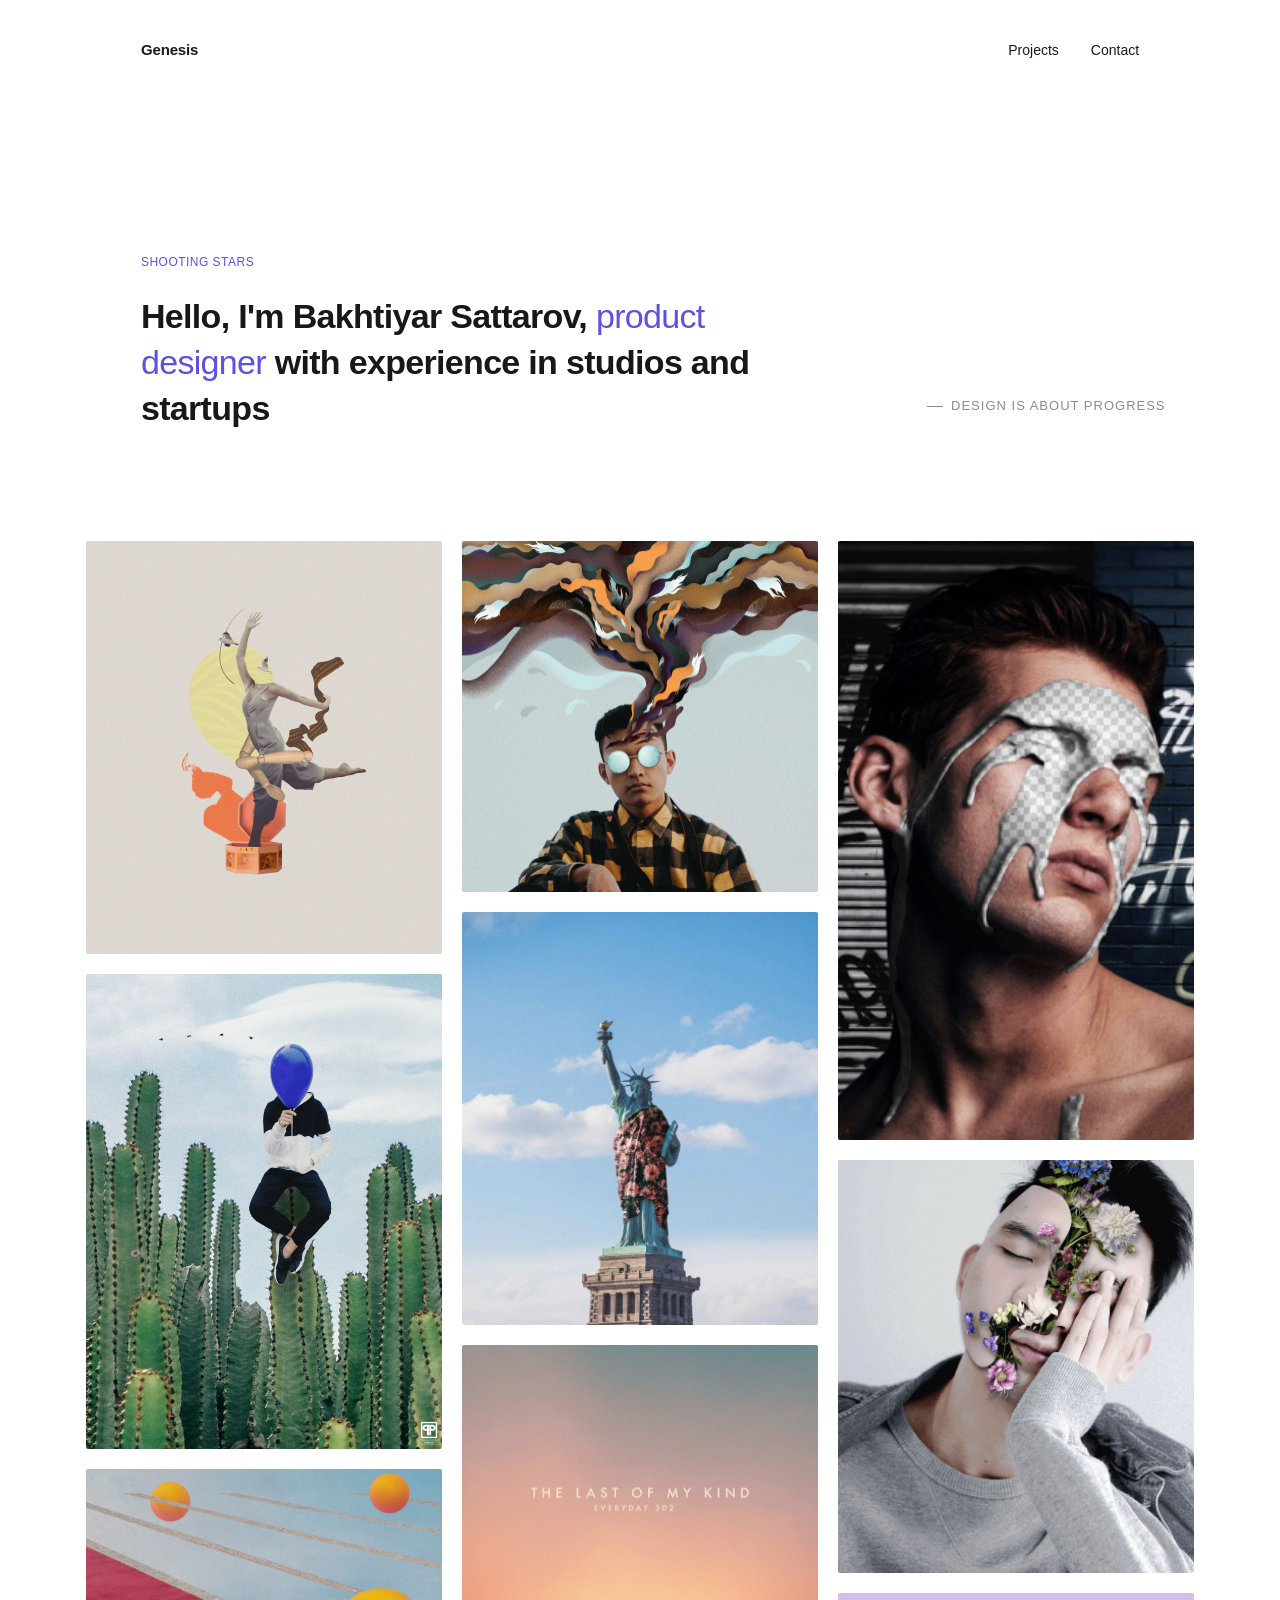
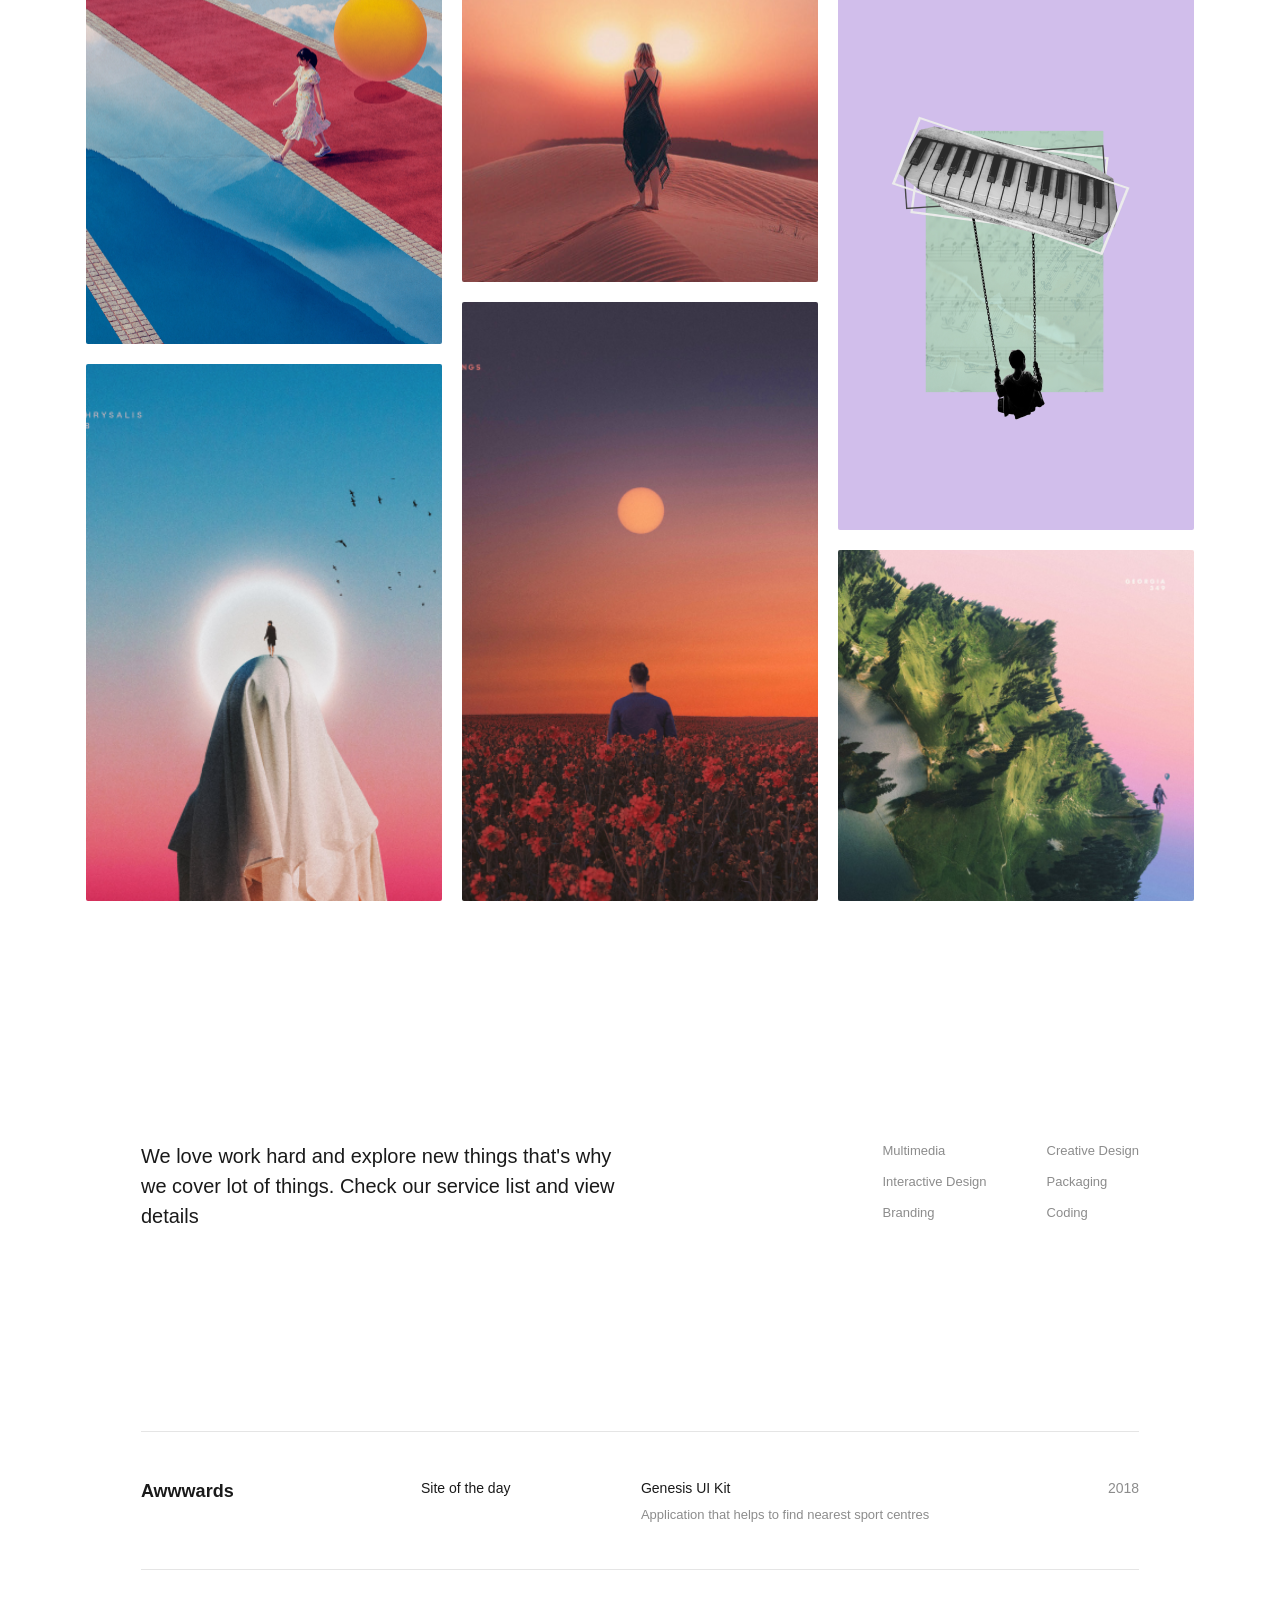
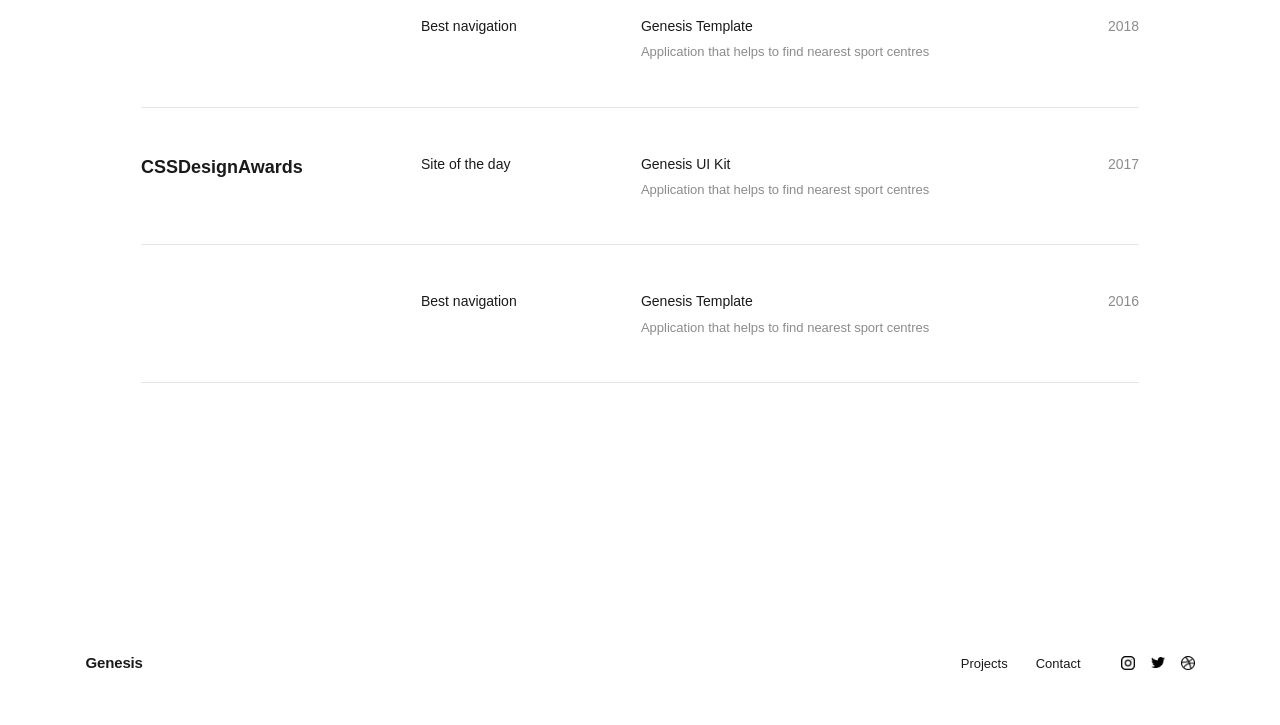
==== index.html @ 1216fe5d "fix project-html" ====
<!DOCTYPE html>
<html lang="en">

<head>
    <meta charset="UTF-8">
    <meta name="viewport" content="width=device-width, initial-scale=1.0">
    <title>Genesis - Product Designer</title>
    <link rel="preconnect" href="https://fonts.googleapis.com">
<link rel="preconnect" href="https://fonts.gstatic.com" crossorigin>
<link href="https://fonts.googleapis.com/css2?family=Poppins:wght@400;500;600&display=swap" rel="stylesheet">
    <link rel="stylesheet" href="styles/style.css">

<style>
    .gallery-col a {
      display: block;
      overflow: hidden;
      border-radius: 2px;
      transition: transform 0.3s ease, opacity 0.3s ease;
    }
    .gallery-col a:hover {
      transform: translateY(-4px);
      opacity: 0.92;
    }
    .gallery-col img {
      transition: transform 0.4s ease;
    }
    .gallery-col a:hover img {
      transform: scale(1.03);
    }
</style>
</head>

<body>

<div class="page-container" style="width: 1109px; max-width: calc(100% - 60px); margin: 0 auto; box-sizing: border-box;">
 
  <!-- 1. Menyn högst upp -->
<header class="genesis-top-bar" style="display: flex; justify-content: space-between; align-items: center; padding-top: 37px; padding-bottom: 20px;">
<div class="brand-mark">
<a href="index.html" style="text-decoration: none; color: #1a1a1a; font-weight: 600; font-size: 15px; letter-spacing: -0.01em;">Genesis</a>
</div>
 
    <nav class="primary-navigation">
<ul style="display: flex; gap: 32px; list-style: none; margin: 0; padding: 0;">
<li><a href="#projects" style="text-decoration: none; color: #1a1a1a; font-size: 14px;">Projects</a></li>
<li><a href="#contact" style="text-decoration: none; color: #1a1a1a; font-size: 14px;">Contact</a></li>
</ul>
</nav>
</header>
 
  <!-- 2. Hero-sektionen (120px under menyn enligt Figma) -->
<section class="hero-intro" style="display: flex; justify-content: space-between; align-items: flex-end; margin-top: 90px; margin-bottom: 70px;">
<div class="intro-text-wrapper" style="width: 635px; max-width: 635px;">
<p class="micro-heading" style="font-size: 12px; color: #5b52e0; margin-bottom: 22px; font-weight: 500; letter-spacing: 0.04em;">Shooting Stars</p>
<h1 class="primary-headline" style="font-size: 34px; font-weight: 600; line-height: 1.35; color: #181818; margin: 0; letter-spacing: -0.02em;">
        Hello, I'm Bakhtiyar Sattarov,
<span class="text-accent" style="color: #5b52e0; font-weight: 500;">product designer</span> with experience
        in studios and startups
</h1>
</div>
 
    <div class="intro-side-note" style="width: 212px; margin-bottom: 6px;">
<p style="font-size: 13px; color: #8c8c8c; line-height: 1.4; margin: 0; white-space: nowrap;">
<span style="display: inline-block; width: 16px; height: 1px; background-color: #8c8c8c; vertical-align: middle; margin-right: 8px;"></span>Design is about progress
</p>
</div>
</section>
 

<section class="gallery-section" style="width: 100%; margin-bottom: 120px;">
<div class="gallery-columns" style="display: flex; gap: 20px; width: 100%;">
<!-- KOLUMN 1 -->
<div class="gallery-col" style="flex: 1; display: flex; flex-direction: column; gap: 20px;">
<a href="project-details.html" style="display: block; overflow: hidden;">
<img src="images/illustraction.png" alt="Illustration" style="width: 100%; height: 413px; object-fit: cover; display: block;">
</a>
<a href="project-details.html" style="display: block; overflow: hidden;">
<img src="images/cactus-man.png" alt="Cactus Man" style="width: 100%; height: 475px; object-fit: cover; display: block;">
</a>
<a href="project-details.html" style="display: block; overflow: hidden;">
<img src="images/womancloudwalking.png" alt="Woman Cloud Walking" style="width: 100%; height: 475px; object-fit: cover; display: block;">
</a>
<a href="project-details.html" style="display: block; overflow: hidden;">
<img src="images/human-sunset.png" alt="Human Sunset" style="width: 100%; height: 537px; object-fit: cover; display: block;">
</a>
</div>
 
      <!-- KOLUMN 2 -->
<div class="gallery-col" style="flex: 1; display: flex; flex-direction: column; gap: 20px;">
<a href="project-details.html" style="display: block; overflow: hidden;">
<img src="images/smoking-thoughts.png" alt="Smoking Thoughts" style="width: 100%; height: 351px; object-fit: cover; display: block;">
</a>
<a href="project-details.html" style="display: block; overflow: hidden;">
<img src="images/dressstatue.png" alt="Dress Statue" style="width: 100%; height: 413px; object-fit: cover; display: block;">
</a>
<a href="project-details.html" style="display: block; overflow: hidden;">
<img src="images/womanwalkingonsand.png" alt="Woman Walking on Sand" style="width: 100%; height: 537px; object-fit: cover; display: block;">
</a>
<a href="project-details.html" style="display: block; overflow: hidden;">
<img src="images/man-in-flower-feld.png" alt="Man in Flower Field" style="width: 100%; height: 599px; object-fit: cover; display: block;">
</a>
</div>
 
      <!-- KOLUMN 3 -->
<div class="gallery-col" style="flex: 1; display: flex; flex-direction: column; gap: 20px;">
<a href="project.html" style="display: block; overflow: hidden;">
<img src="images/coveredface.png" alt="Covered Face" style="width: 100%; height: 599px; object-fit: cover; display: block;">
</a>
<a href="project.html" style="display: block; overflow: hidden;">
<img src="images/thinkingman.png" alt="Thinking Man" style="width: 100%; height: 413px; object-fit: cover; display: block;">
</a>
<a href="project.html" style="display: block; overflow: hidden;">
<img src="images/swinginpiano.png" alt="Swinging Piano" style="width: 100%; height: 537px; object-fit: cover; display: block;">
</a>
<a href="project.html" style="display: block; overflow: hidden;">
<img src="images/hiking.png" alt="Hiking Nature" style="width: 100%; height: 351px; object-fit: cover; display: block;">
</a>
</div>
 
    </div>
</section>
 
        <section class="experience-awards">
            <div class="services-overview" style="display: flex; justify-content: space-between; align-items: flex-start; width: 100%; max-width: 1079px; margin-top: 60px; margin-bottom: 70px;">
<!-- Vänster textblock -->
<div class="services-text" style="max-width: 480px;">
<h2 style="font-size: 20px; font-weight: 500; line-height: 1.5; color: #1a1a1a; margin: 0;">
          We love work hard and explore new things that's why we cover lot of things. Check our service list and view details
</h2>
</div>
 
      <!-- Höger: 2 kolumner med tjänster -->
<div class="services-tags-grid" style="display: flex; gap: 60px;">
<ul style="list-style: none; margin: 0; padding: 0; display: flex; flex-direction: column; gap: 10px;">
<li style="font-size: 13px; color: #8c8c8c;">Multimedia</li>
<li style="font-size: 13px; color: #8c8c8c;">Interactive Design</li>
<li style="font-size: 13px; color: #8c8c8c;">Branding</li>
</ul>
<ul style="list-style: none; margin: 0; padding: 0; display: flex; flex-direction: column; gap: 10px;">
<li style="font-size: 13px; color: #8c8c8c;">Creative Design</li>
<li style="font-size: 13px; color: #8c8c8c;">Packaging</li>
<li style="font-size: 13px; color: #8c8c8c;">Coding</li>
</ul>
</div>
 
    </div>

            <div class="awards-list" style="width: 100%; max-width: 1110px; margin-top: 50px; margin-bottom: 120px;">
 
  <!-- RAD 1: Awwwards - Site of the day (2018) -->
<div style="display: grid; grid-template-columns: 280px 220px 1fr 80px; align-items: start; padding: 45px 0; border-top: 1px solid #e5e5e5; border-bottom: 1px solid #e5e5e5;">
<h3 style="font-size: 18px; font-weight: 600; color: #1a1a1a; margin: 0;">Awwwards</h3>
<p style="font-size: 14px; color: #1a1a1a; margin: 0;">Site of the day</p>
<div>
<p style="font-size: 14px; font-weight: 500; color: #1a1a1a; margin: 0 0 6px 0;">Genesis UI Kit</p>
<p style="font-size: 13px; color: #8c8c8c; margin: 0; line-height: 1.4;">Application that helps to find nearest sport centres</p>
</div>
<p style="font-size: 14px; color: #8c8c8c; margin: 0; text-align: right;">2018</p>
</div>
 
  <!-- RAD 2: Best navigation (2018) -->
<div style="display: grid; grid-template-columns: 280px 220px 1fr 80px; align-items: start; padding: 45px 0; border-bottom: 1px solid #e5e5e5;">
<div></div> <!-- Tom kolumn under Awwwards -->
<p style="font-size: 14px; color: #1a1a1a; margin: 0;">Best navigation</p>
<div>
<p style="font-size: 14px; font-weight: 500; color: #1a1a1a; margin: 0 0 6px 0;">Genesis Template</p>
<p style="font-size: 13px; color: #8c8c8c; margin: 0; line-height: 1.4;">Application that helps to find nearest sport centres</p>
</div>
<p style="font-size: 14px; color: #8c8c8c; margin: 0; text-align: right;">2018</p>
</div>
 
  <!-- RAD 3: CSSDesignAwards - Site of the day (2017) -->
<div style="display: grid; grid-template-columns: 280px 220px 1fr 80px; align-items: start; padding: 45px 0; border-bottom: 1px solid #e5e5e5;">
<h3 style="font-size: 18px; font-weight: 600; color: #1a1a1a; margin: 0;">CSSDesignAwards</h3>
<p style="font-size: 14px; color: #1a1a1a; margin: 0;">Site of the day</p>
<div>
<p style="font-size: 14px; font-weight: 500; color: #1a1a1a; margin: 0 0 6px 0;">Genesis UI Kit</p>
<p style="font-size: 13px; color: #8c8c8c; margin: 0; line-height: 1.4;">Application that helps to find nearest sport centres</p>
</div>
<p style="font-size: 14px; color: #8c8c8c; margin: 0; text-align: right;">2017</p>
</div>
 
  <!-- RAD 4: Best navigation (2016) -->
<div style="display: grid; grid-template-columns: 280px 220px 1fr 80px; align-items: start; padding: 45px 0; border-bottom: 1px solid #e5e5e5;">
<div></div> <!-- Tom kolumn under CSSDesignAwards -->
<p style="font-size: 14px; color: #1a1a1a; margin: 0;">Best navigation</p>
<div>
<p style="font-size: 14px; font-weight: 500; color: #1a1a1a; margin: 0 0 6px 0;">Genesis Template</p>
<p style="font-size: 13px; color: #8c8c8c; margin: 0; line-height: 1.4;">Application that helps to find nearest sport centres</p>
</div>
<p style="font-size: 14px; color: #8c8c8c; margin: 0; text-align: right;">2016</p>
</div>
 
</div>
        </section>



    <main>
    </main>

    <footer class="site-footer" style="display: flex; justify-content: space-between; align-items: center; width: 100%; max-width: 1110px; margin-top: 47px; padding-bottom: 50px;">
<!-- Vänster sida: Logotyp -->
<div class="brand-mark">
<a href="index.html" style="text-decoration: none; color: #1a1a1a; font-weight: 600; font-size: 15px; letter-spacing: -0.01em;">Genesis</a>
</div>
 
    <!-- Höger sida: Länkar + Ikoner på en gemensam vågrät linje -->
<div style="display: flex; align-items: center; gap: 40px;">
<nav class="footer-links">
<ul style="display: flex; gap: 28px; list-style: none; margin: 0; padding: 0;">
<li><a href="#projects" style="text-decoration: none; color: #1a1a1a; font-size: 13px;">Projects</a></li>
<li><a href="#contact" style="text-decoration: none; color: #1a1a1a; font-size: 13px;">Contact</a></li>
</ul>
</nav>
 
      <div class="social-icons" style="display: flex; align-items: center; gap: 16px;">
<a href="#" style="display: flex; align-items: center;">
<img src="images/instagram.png" alt="Instagram" style="width: 14px; height: 14px; object-fit: contain; display: block;">
</a>
<a href="#" style="display: flex; align-items: center;">
<img src="images/twitter-logo-silhouette.png" alt="Twitter" style="width: 14px; height: 14px; object-fit: contain; display: block;">
</a>
<a href="#" style="display: flex; align-items: center;">
<img src="images/dribbble-logo.png" alt="Dribbble" style="width: 14px; height: 14px; object-fit: contain; display: block;">
</a>
</div>
 
    </div>
 
  </footer>
</div>
</body>

</html>
---- styles/style.css ----
/* =========================================
   1. VARIABLES & FONTS
========================================= */
/* =========================================
   2. GLOBAL RESET & BASE STYLES
========================================= */
* {
  margin: 0;
  padding: 0;
  box-sizing: border-box;
}

body {
  font-family: "Inter", Helvetica, sans-serif;
  color: #111111;
  background-color: #FFFFFF;
  line-height: 1.6;
}

a {
  text-decoration: none;
  color: #111111;
}

ul {
  list-style: none;
}

header {
  display: flex;
  justify-content: space-between;
  align-items: center;
  padding: 30px 5%;
  /* Adjust based on exact Figma measurements */
}
header a {
  font-weight: 500;
  color: #111111;
  transition: color 0.3s ease;
}
header a:hover {
  color: #0038FF;
}
header nav ul {
  display: flex;
  gap: 40px;
  /* Spacing between Projects and Contact */
}

/* =========================================
   4. HERO INTRO
========================================= */
.hero-intro {
  display: flex;
  justify-content: space-between;
  align-items: flex-end;
  /* Aligns the right-side text to the bottom of the container */
  padding: 80px 5% 40px;
}
.hero-intro .intro-text-wrapper {
  max-width: 70%;
  /* Keeps the large text from stretching all the way across */
}

.micro-heading {
  color: #0038FF;
  font-size: 12px;
  text-transform: uppercase;
  margin-bottom: 24px;
  letter-spacing: 1px;
}

.primary-headline {
  font-size: 48px;
  font-weight: 400;
  line-height: 1.3;
}
.primary-headline .text-accent {
  color: #0038FF;
}

.intro-side-note {
  font-size: 12px;
  color: #777777;
  text-transform: uppercase;
  letter-spacing: 1px;
  padding-bottom: 10px;
}

.gallery-grid {
  display: grid;
  grid-template-columns: repeat(3, 1fr);
  gap: 30px;
  padding: 0 5% 100px;
  align-items: start;
}
.gallery-grid .gallery-item {
  width: 100%;
}
.gallery-grid img {
  width: 100%;
  height: auto;
  display: block;
  -o-object-fit: cover;
     object-fit: cover;
  /* Ensures images fill their containers nicely without distorting */
}

/* =========================================
   6. EXPERIENCE & AWARDS
========================================= */
.experience-awards {
  padding: 60px 5% 100px;
  display: flex;
  flex-direction: column;
  gap: 80px;
}

.services-overview {
  max-width: 800px;
}
.services-overview h2 {
  font-size: 32px;
  font-weight: 400;
  line-height: 1.4;
  margin-bottom: 40px;
}

.service-tags {
  display: flex;
  flex-wrap: wrap;
  gap: 15px 40px; /* 15px vertical gap, 40px horizontal gap */
}
.service-tags li {
  font-size: 14px;
  color: #777777;
}

.awards-list {
  display: flex;
  flex-direction: column;
}
.awards-list .award-row {
  display: flex;
  padding: 30px 0;
  border-top: 1px solid #EEEEEE;
}
.awards-list .award-row:last-child {
  border-bottom: 1px solid #EEEEEE;
}
.awards-list .award-category {
  width: 25%;
}
.awards-list .award-category h3 {
  font-size: 24px;
  font-weight: 500;
}
.awards-list .award-details {
  width: 60%;
  display: flex;
  gap: 40px;
}
.awards-list .award-details .award-title {
  font-weight: 500;
  width: 30%;
}
.awards-list .award-details .award-project {
  width: 70%;
  color: #777777;
  font-size: 14px;
}
.awards-list .award-details .award-project strong {
  color: #111111;
  font-weight: 500;
  display: block;
  margin-bottom: 5px;
}
.awards-list .award-year {
  width: 15%;
  text-align: right;
  color: #777777;
}

/* =========================================
   8. PROJECT DETAILS PAGE
========================================= */
.project-overview {
  display: flex;
  justify-content: space-between;
  padding: 80px 5% 60px;
  gap: 60px; /* Space between the text and the specs list */
}
.project-overview .text-column {
  width: 60%;
}
.project-overview .text-column h1 {
  font-size: 40px;
  font-weight: 400;
  margin-bottom: 30px;
  line-height: 1.2;
}
.project-overview .text-column p {
  color: #777777;
  margin-bottom: 20px;
}
.project-overview .meta-column {
  width: 35%;
}
.project-overview .meta-column .project-specs {
  border-top: 1px solid #EEEEEE;
}
.project-overview .meta-column .project-specs li {
  display: flex;
  padding: 15px 0;
  border-bottom: 1px solid #EEEEEE;
  font-size: 14px;
}
.project-overview .meta-column .project-specs li .spec-label {
  width: 40%;
  font-weight: 500;
}
.project-overview .meta-column .project-specs li .spec-value {
  width: 60%;
  color: #777777;
}

.project-gallery {
  padding: 0 5% 100px;
}
.project-gallery .feature-image img {
  width: 100%;
  height: auto;
  display: block;
  margin-bottom: 30px;
}
.project-gallery .secondary-images-grid {
  display: grid;
  grid-template-columns: repeat(3, 1fr); /* 3 equal columns */
  gap: 30px;
}
.project-gallery .secondary-images-grid .grid-img img {
  width: 100%;
  height: auto;
  display: block;
}

/* =========================================
   9. CONTACT PAGE
========================================= */
.contact-hero-section {
  display: flex;
  justify-content: space-between;
  padding: 80px 5% 80px;
  gap: 80px; /* Space between text and form */
}
.contact-hero-section .contact-messaging {
  width: 45%;
}
.contact-hero-section .contact-messaging .contact-headline {
  font-size: 48px;
  font-weight: 400;
  line-height: 1.2;
  margin-bottom: 30px;
}
.contact-hero-section .contact-messaging p {
  color: #777777;
  font-size: 16px;
}
.contact-hero-section .contact-form-wrapper {
  width: 50%;
}
.contact-hero-section .contact-form-wrapper .genesis-form {
  display: flex;
  flex-direction: column;
  gap: 30px;
}
.contact-hero-section .contact-form-wrapper .visually-hidden {
  /* Hides labels visually but keeps them readable for screen readers */
  position: absolute;
  width: 1px;
  height: 1px;
  padding: 0;
  margin: -1px;
  overflow: hidden;
  clip: rect(0, 0, 0, 0);
  white-space: nowrap;
  border: 0;
}
.contact-hero-section .contact-form-wrapper input, .contact-hero-section .contact-form-wrapper textarea {
  width: 100%;
  border: none;
  border-bottom: 1px solid #EEEEEE;
  padding: 10px 0;
  font-family: "Inter", Helvetica, sans-serif;
  font-size: 16px;
  color: #111111;
  outline: none;
  background: transparent;
  transition: border-color 0.3s ease;
}
.contact-hero-section .contact-form-wrapper input::-moz-placeholder, .contact-hero-section .contact-form-wrapper textarea::-moz-placeholder {
  color: #777777;
}
.contact-hero-section .contact-form-wrapper input::placeholder, .contact-hero-section .contact-form-wrapper textarea::placeholder {
  color: #777777;
}
.contact-hero-section .contact-form-wrapper input:focus, .contact-hero-section .contact-form-wrapper textarea:focus {
  border-bottom-color: #0038FF;
}
.contact-hero-section .contact-form-wrapper textarea {
  resize: vertical; /* Allows resizing only up and down */
}
.contact-hero-section .contact-form-wrapper .btn-submit {
  align-self: flex-start;
  background-color: #111111; /* Change to $genesis-blue if Figma uses blue here */
  color: #FFFFFF;
  border: none;
  padding: 16px 48px;
  font-size: 14px;
  text-transform: uppercase;
  letter-spacing: 1px;
  cursor: pointer;
  transition: opacity 0.3s ease;
}
.contact-hero-section .contact-form-wrapper .btn-submit:hover {
  opacity: 0.8;
}

.location-map {
  padding: 0 5% 100px;
}
.location-map img {
  width: 100%;
  height: auto;
  display: block;
  -o-object-fit: cover;
     object-fit: cover;
}/*# sourceMappingURL=style.css.map */
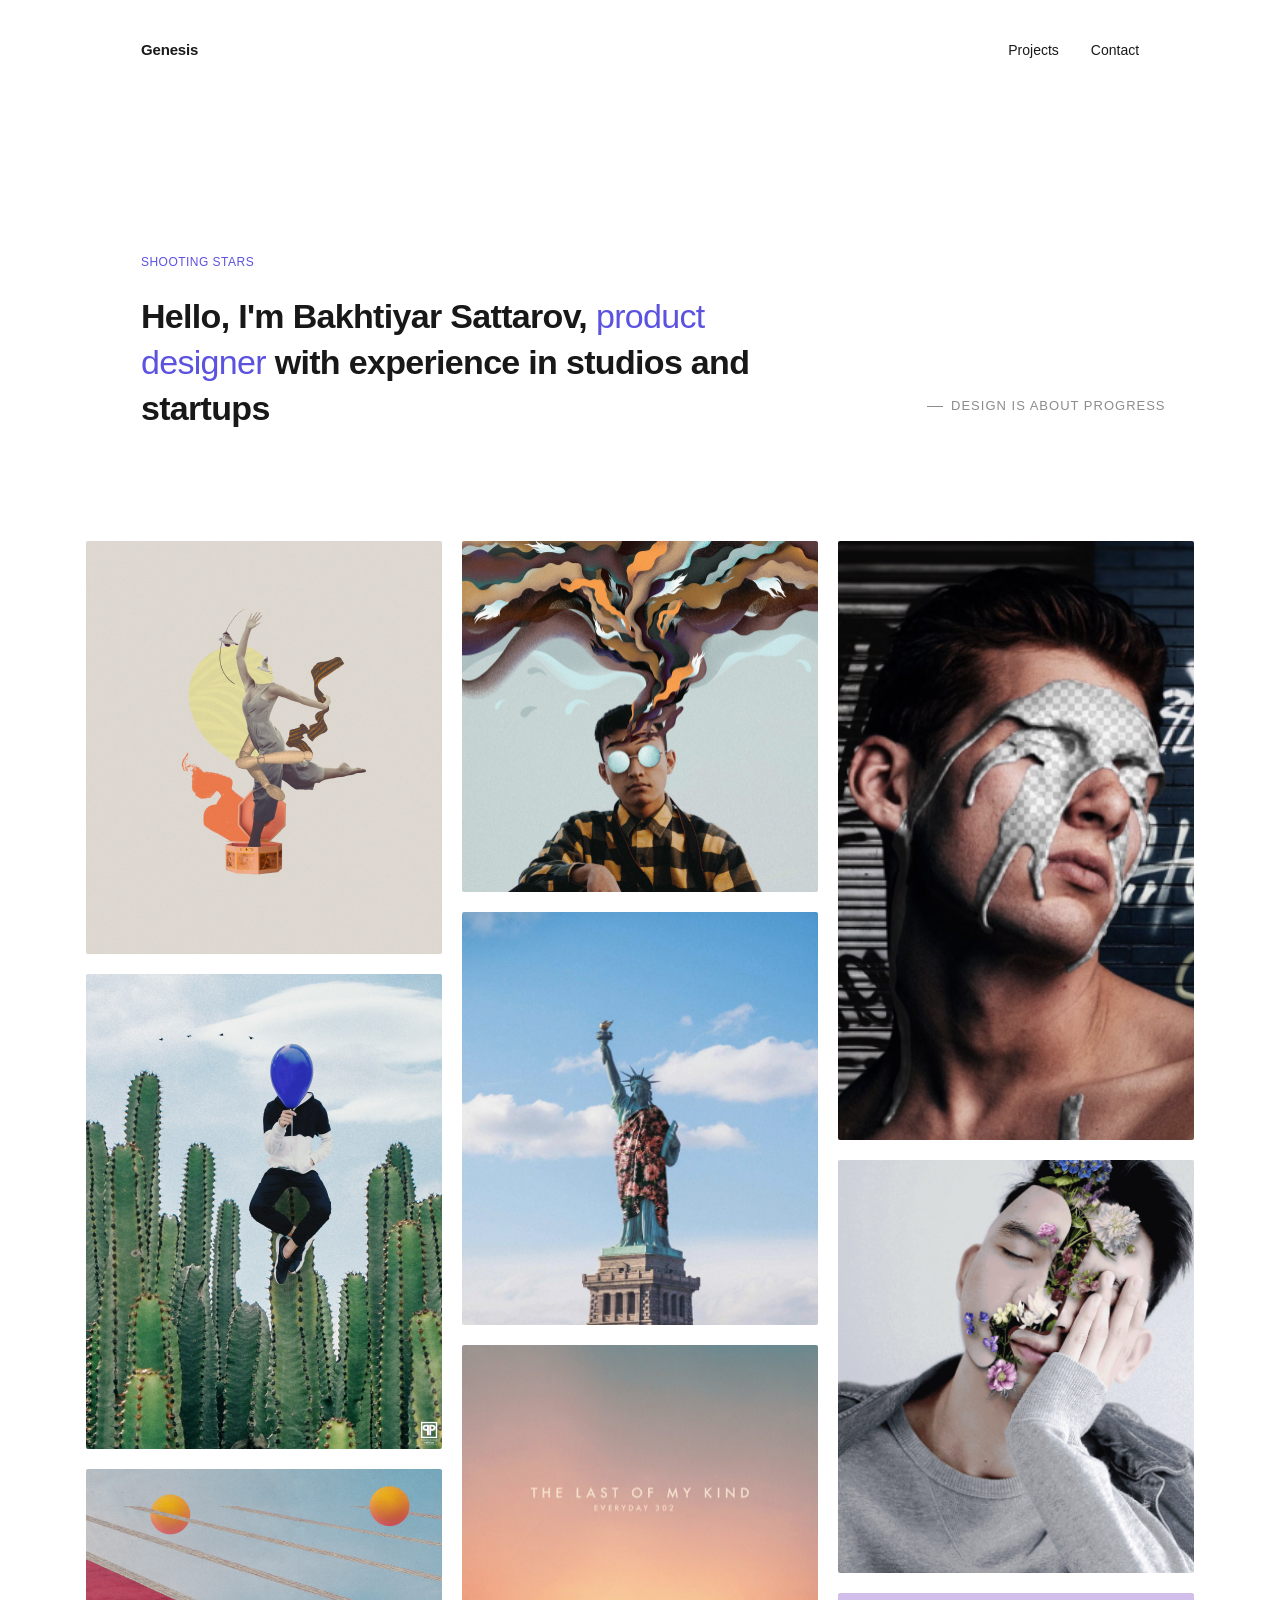
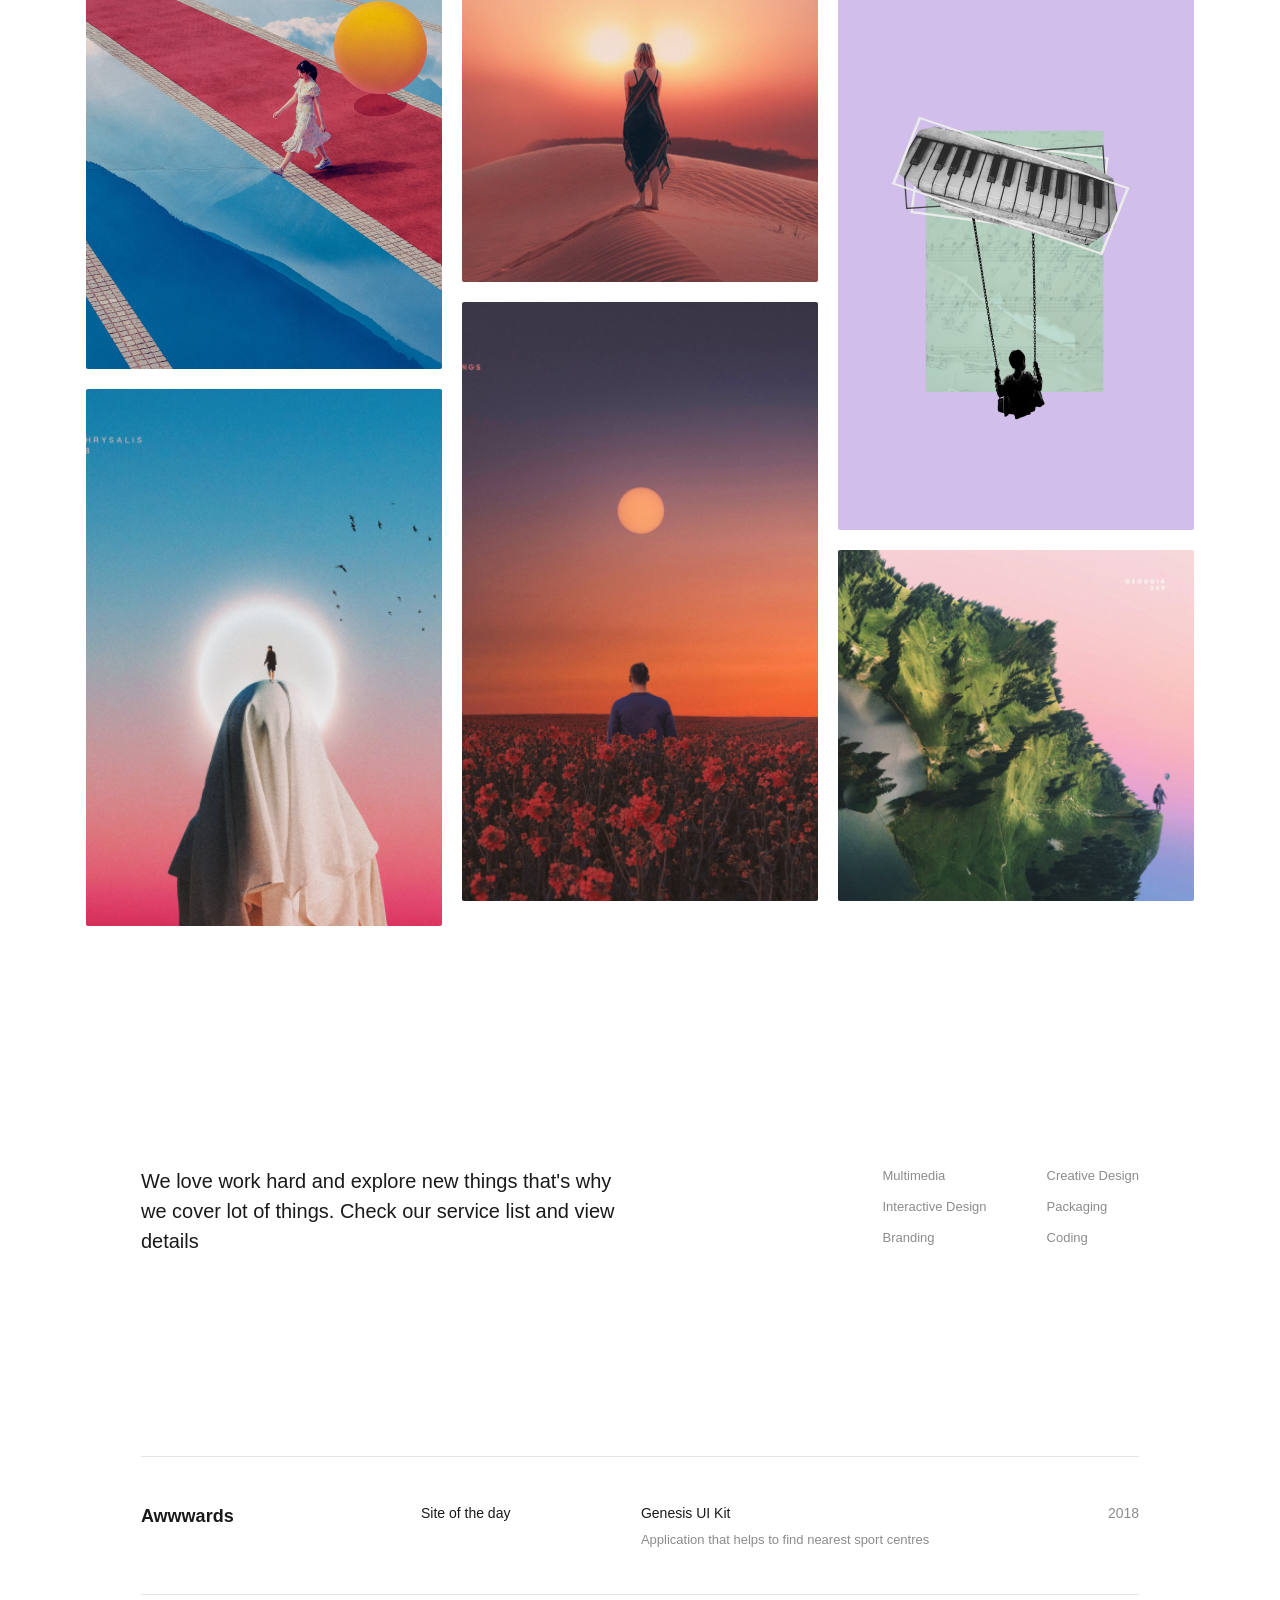
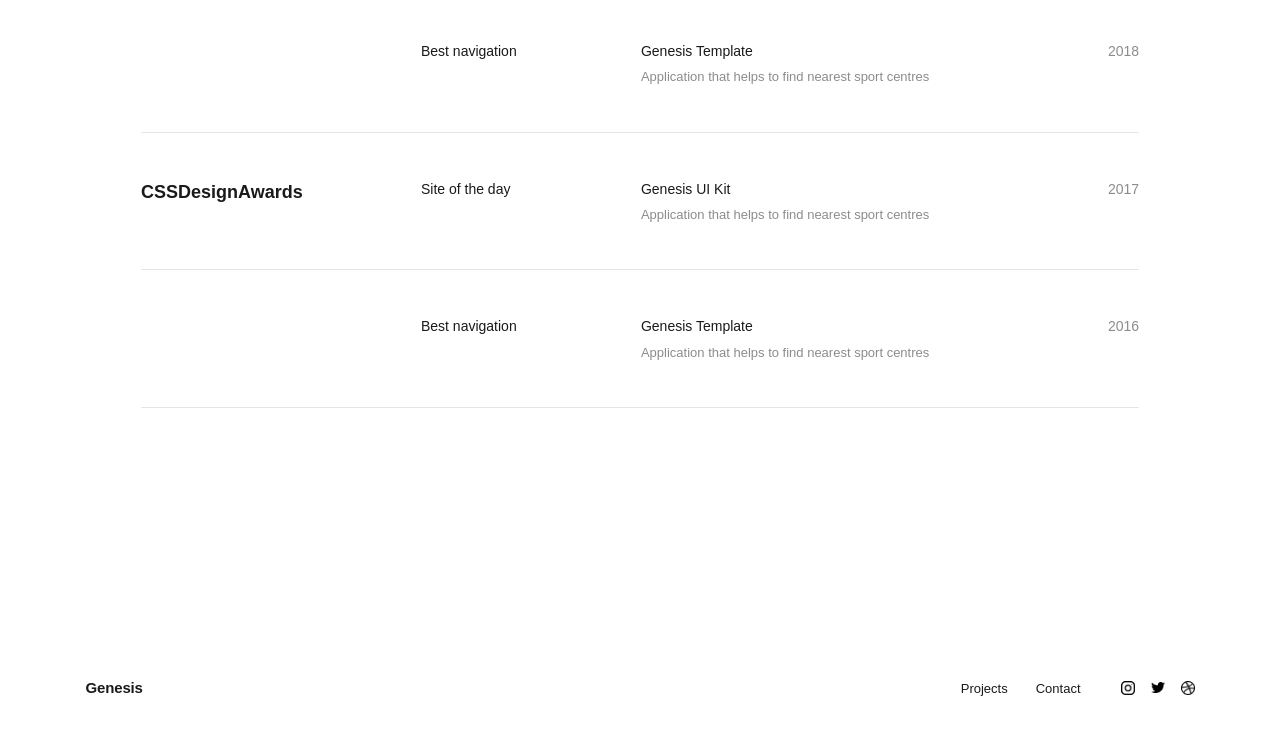
==== commit e8094418: "fix index.html" ====
--- a/index.html
+++ b/index.html
@@ -71,32 +71,32 @@
 <div class="gallery-columns" style="display: flex; gap: 20px; width: 100%;">
 <!-- KOLUMN 1 -->
 <div class="gallery-col" style="flex: 1; display: flex; flex-direction: column; gap: 20px;">
-<a href="project-details.html" style="display: block; overflow: hidden;">
+<a href="project.html" style="display: block; overflow: hidden; cursor: pointer;">
 <img src="images/illustraction.png" alt="Illustration" style="width: 100%; height: 413px; object-fit: cover; display: block;">
 </a>
-<a href="project-details.html" style="display: block; overflow: hidden;">
+<a href="project.html" style="display: block; overflow: hidden; cursor: pointer;">
 <img src="images/cactus-man.png" alt="Cactus Man" style="width: 100%; height: 475px; object-fit: cover; display: block;">
 </a>
-<a href="project-details.html" style="display: block; overflow: hidden;">
-<img src="images/womancloudwalking.png" alt="Woman Cloud Walking" style="width: 100%; height: 475px; object-fit: cover; display: block;">
-</a>
-<a href="project-details.html" style="display: block; overflow: hidden;">
+<a href="project.html" style="display: block; overflow: hidden; cursor: pointer;">
+<img src="images/womancloudwalking.png" alt="Woman Cloud Walking" style="width: 100%; height: 500px; object-fit: cover; display: block;">
+</a>
+<a href="project.html" style="display: block; overflow: hidden; cursor: pointer;">
 <img src="images/human-sunset.png" alt="Human Sunset" style="width: 100%; height: 537px; object-fit: cover; display: block;">
 </a>
 </div>
  
       <!-- KOLUMN 2 -->
 <div class="gallery-col" style="flex: 1; display: flex; flex-direction: column; gap: 20px;">
-<a href="project-details.html" style="display: block; overflow: hidden;">
+<a href="project.html" style="display: block; overflow: hidden;">
 <img src="images/smoking-thoughts.png" alt="Smoking Thoughts" style="width: 100%; height: 351px; object-fit: cover; display: block;">
 </a>
-<a href="project-details.html" style="display: block; overflow: hidden;">
+<a href="project.html" style="display: block; overflow: hidden;">
 <img src="images/dressstatue.png" alt="Dress Statue" style="width: 100%; height: 413px; object-fit: cover; display: block;">
 </a>
-<a href="project-details.html" style="display: block; overflow: hidden;">
+<a href="project.html" style="display: block; overflow: hidden;">
 <img src="images/womanwalkingonsand.png" alt="Woman Walking on Sand" style="width: 100%; height: 537px; object-fit: cover; display: block;">
 </a>
-<a href="project-details.html" style="display: block; overflow: hidden;">
+<a href="project.html" style="display: block; overflow: hidden;">
 <img src="images/man-in-flower-feld.png" alt="Man in Flower Field" style="width: 100%; height: 599px; object-fit: cover; display: block;">
 </a>
 </div>
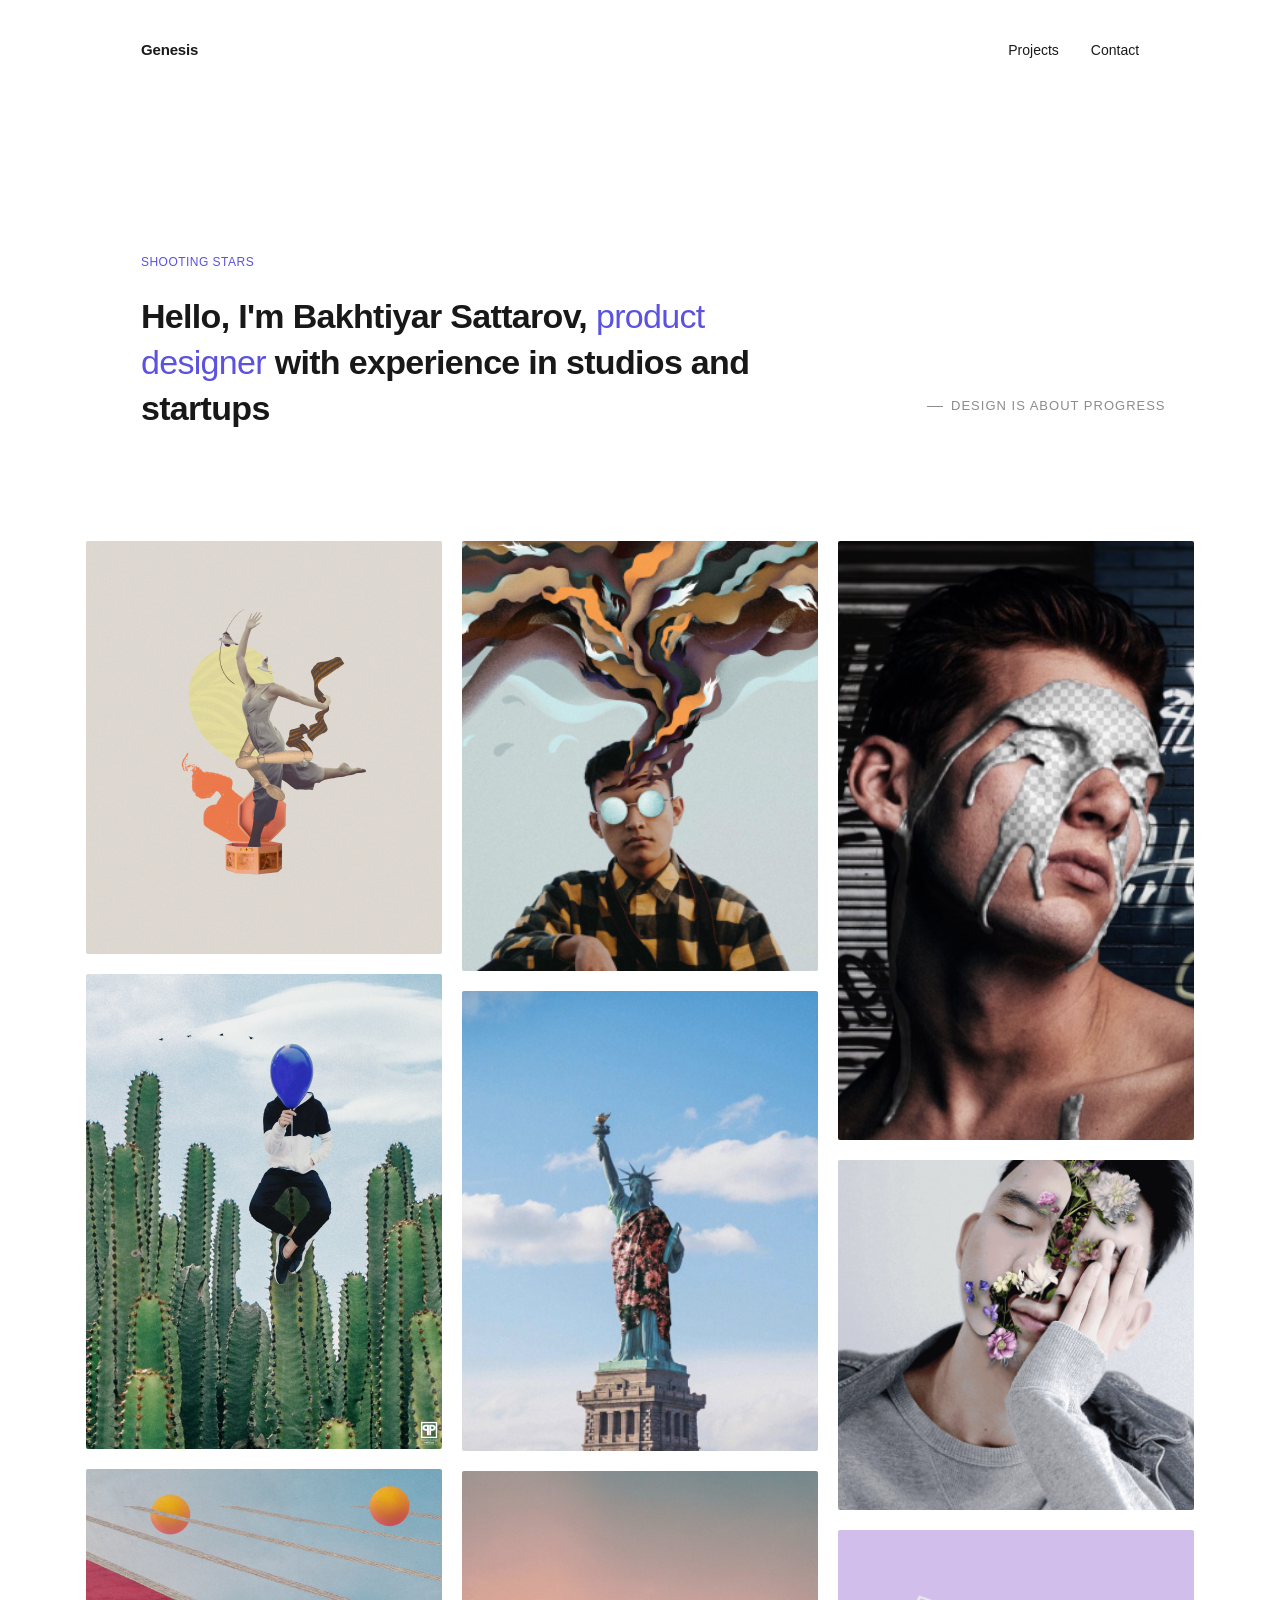
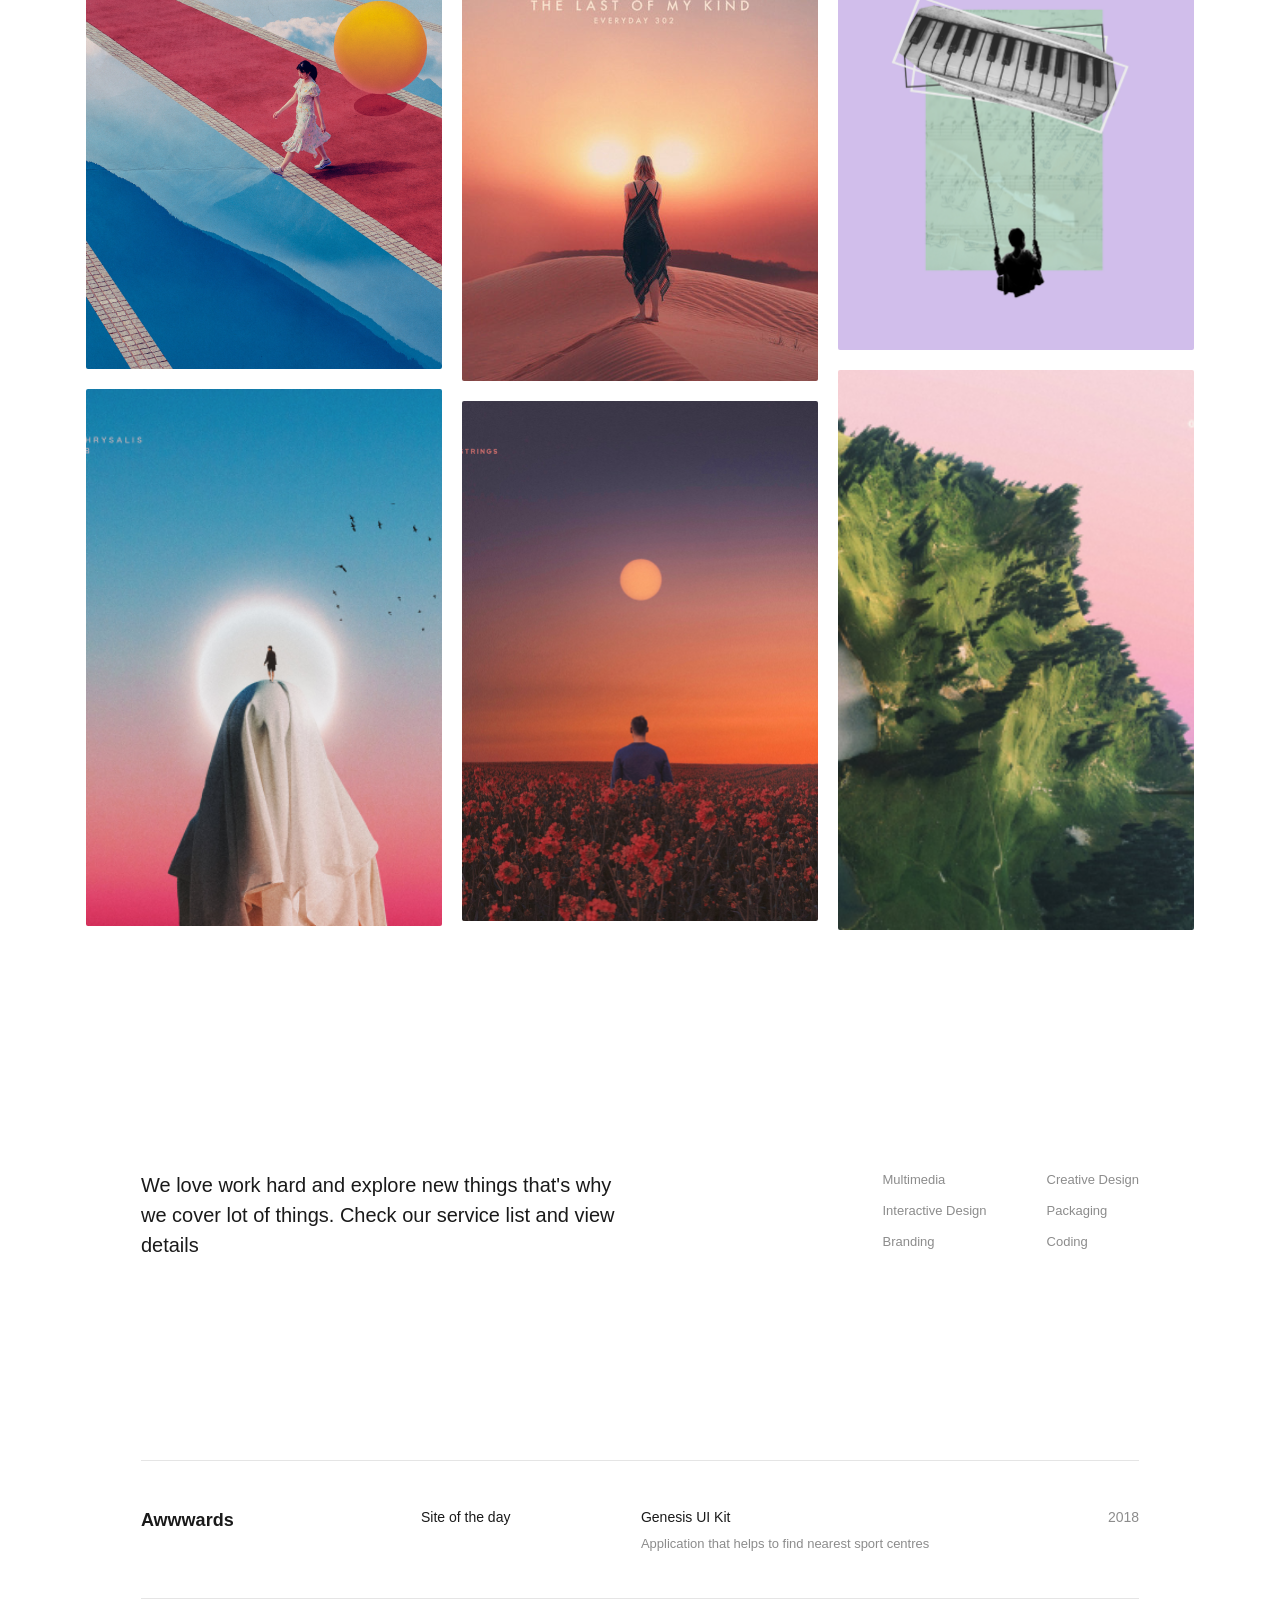
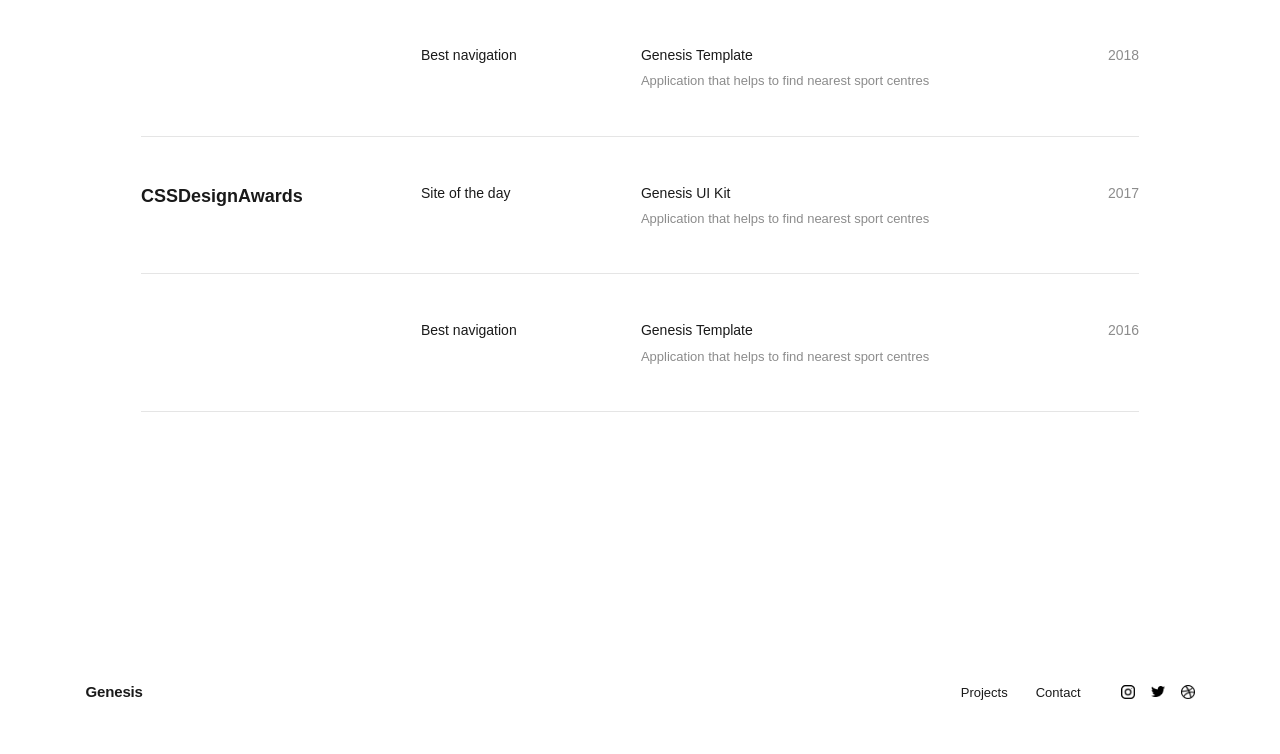
==== commit 8d5e51bf: "fix contact-html" ====
--- a/index.html
+++ b/index.html
@@ -85,39 +85,40 @@
 </a>
 </div>
  
-      <!-- KOLUMN 2 -->
+        <!-- KOLUMN 2 -->
 <div class="gallery-col" style="flex: 1; display: flex; flex-direction: column; gap: 20px;">
-<a href="project.html" style="display: block; overflow: hidden;">
-<img src="images/smoking-thoughts.png" alt="Smoking Thoughts" style="width: 100%; height: 351px; object-fit: cover; display: block;">
-</a>
-<a href="project.html" style="display: block; overflow: hidden;">
-<img src="images/dressstatue.png" alt="Dress Statue" style="width: 100%; height: 413px; object-fit: cover; display: block;">
-</a>
-<a href="project.html" style="display: block; overflow: hidden;">
-<img src="images/womanwalkingonsand.png" alt="Woman Walking on Sand" style="width: 100%; height: 537px; object-fit: cover; display: block;">
-</a>
-<a href="project.html" style="display: block; overflow: hidden;">
-<img src="images/man-in-flower-feld.png" alt="Man in Flower Field" style="width: 100%; height: 599px; object-fit: cover; display: block;">
-</a>
-</div>
- 
-      <!-- KOLUMN 3 -->
+<a href="project.html" style="display: block; overflow: hidden; cursor: pointer;">
+<img src="images/smoking-thoughts.png" alt="Smoking Thoughts" style="width: 100%; height: 430px; object-fit: cover; display: block;">
+</a>
+<a href="project.html" style="display: block; overflow: hidden; cursor: pointer;">
+<img src="images/dressstatue.png" alt="Dress Statue" style="width: 100%; height: 460px; object-fit: cover; display: block;">
+</a>
+<a href="project.html" style="display: block; overflow: hidden; cursor: pointer;">
+<img src="images/womanwalkingonsand.png" alt="Woman on Sand" style="width: 100%; height: 510px; object-fit: cover; display: block;">
+</a>
+<a href="project.html" style="display: block; overflow: hidden; cursor: pointer;">
+<img src="images/man-in-flower-feld.png" alt="Man in Flowers" style="width: 100%; height: 520px; object-fit: cover; display: block;">
+</a>
+</div>
+ 
+        <!-- KOLUMN 3 -->
 <div class="gallery-col" style="flex: 1; display: flex; flex-direction: column; gap: 20px;">
-<a href="project.html" style="display: block; overflow: hidden;">
+<a href="project.html" style="display: block; overflow: hidden; cursor: pointer;">
 <img src="images/coveredface.png" alt="Covered Face" style="width: 100%; height: 599px; object-fit: cover; display: block;">
 </a>
-<a href="project.html" style="display: block; overflow: hidden;">
-<img src="images/thinkingman.png" alt="Thinking Man" style="width: 100%; height: 413px; object-fit: cover; display: block;">
-</a>
-<a href="project.html" style="display: block; overflow: hidden;">
-<img src="images/swinginpiano.png" alt="Swinging Piano" style="width: 100%; height: 537px; object-fit: cover; display: block;">
-</a>
-<a href="project.html" style="display: block; overflow: hidden;">
-<img src="images/hiking.png" alt="Hiking Nature" style="width: 100%; height: 351px; object-fit: cover; display: block;">
-</a>
-</div>
- 
-    </div>
+<a href="project.html" style="display: block; overflow: hidden; cursor: pointer;">
+<img src="images/thinkingman.png" alt="Thinking Man" style="width: 100%; height: 350px; object-fit: cover; display: block;">
+</a>
+<a href="project.html" style="display: block; overflow: hidden; cursor: pointer;">
+<img src="images/swinginpiano.png" alt="Swinging Piano" style="width: 100%; height: 420px; object-fit: cover; display: block;">
+</a>
+<a href="project.html" style="display: block; overflow: hidden; cursor: pointer;">
+<img src="images/hiking.png" alt="Hiking Mountain" style="width: 100%; height: 560px; object-fit: cover; display: block;">
+</a>
+</div>
+ 
+      </div>
+ 
 </section>
  
         <section class="experience-awards">
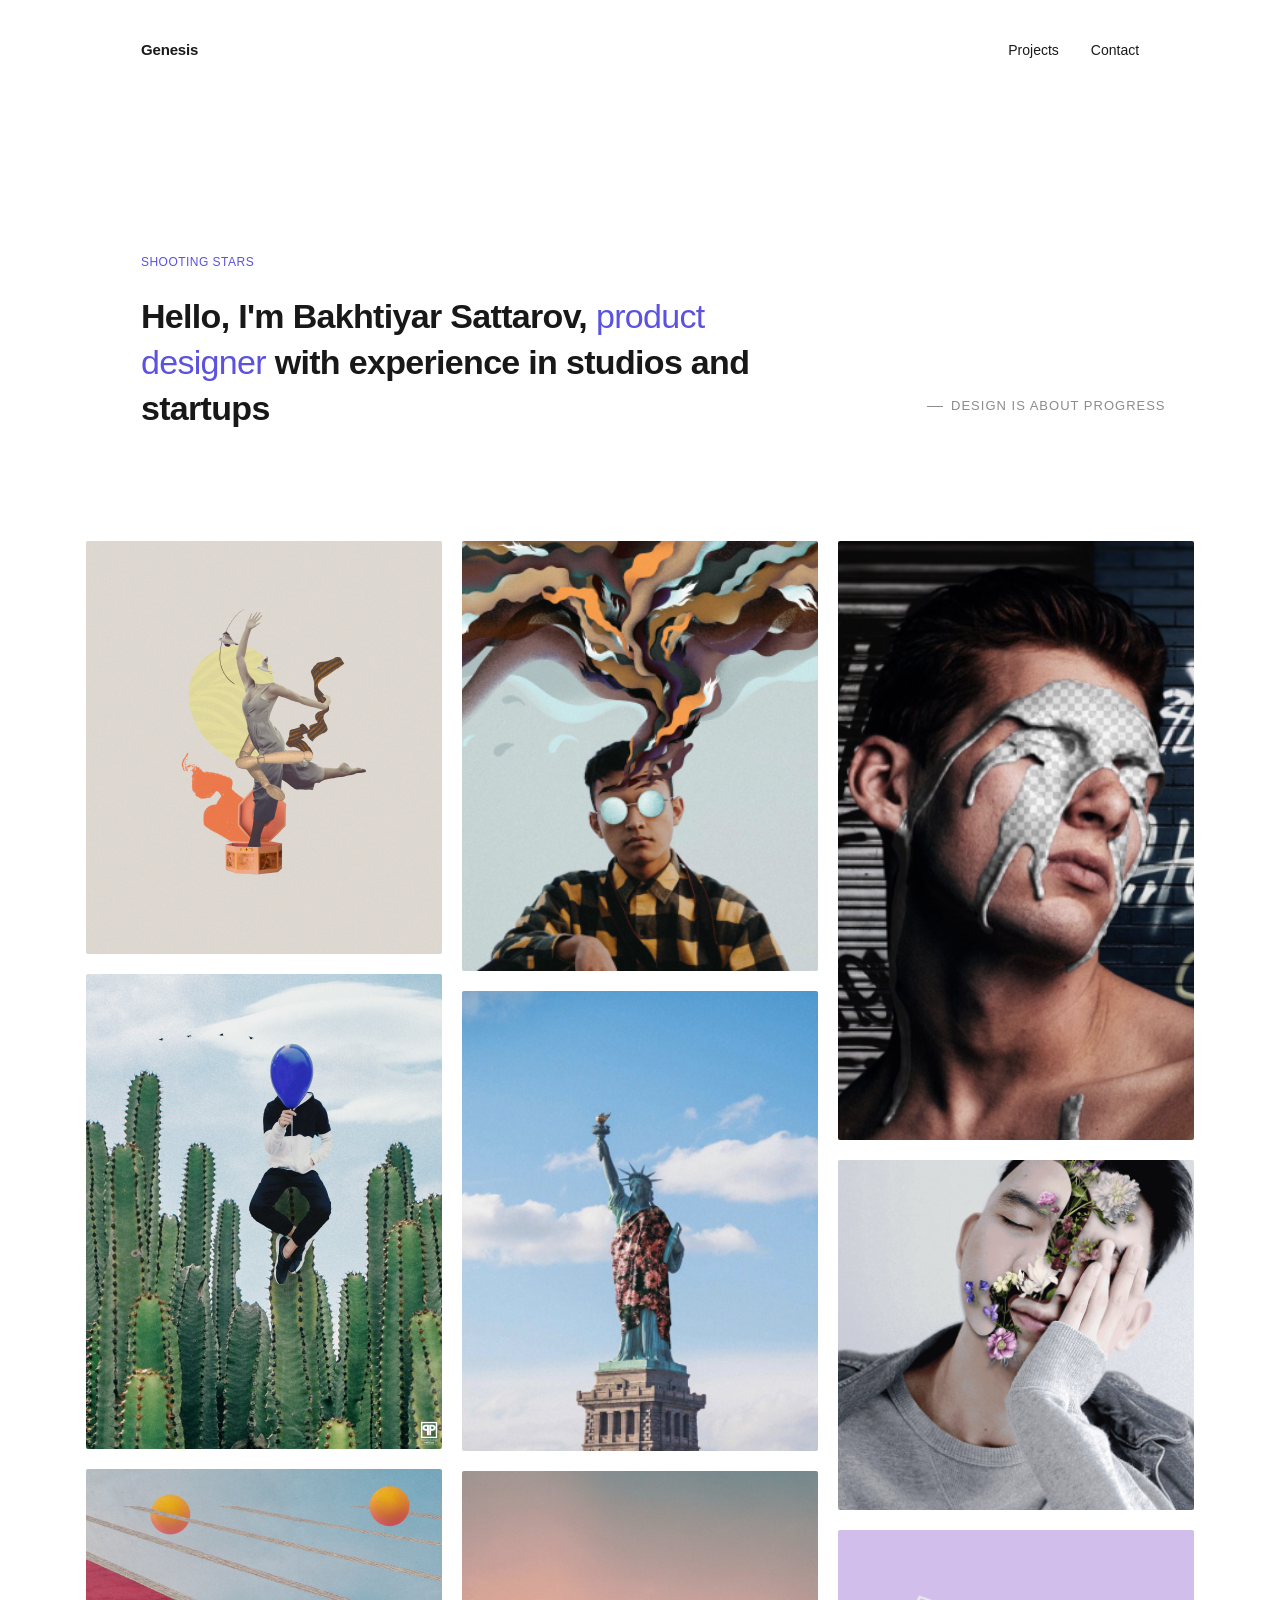
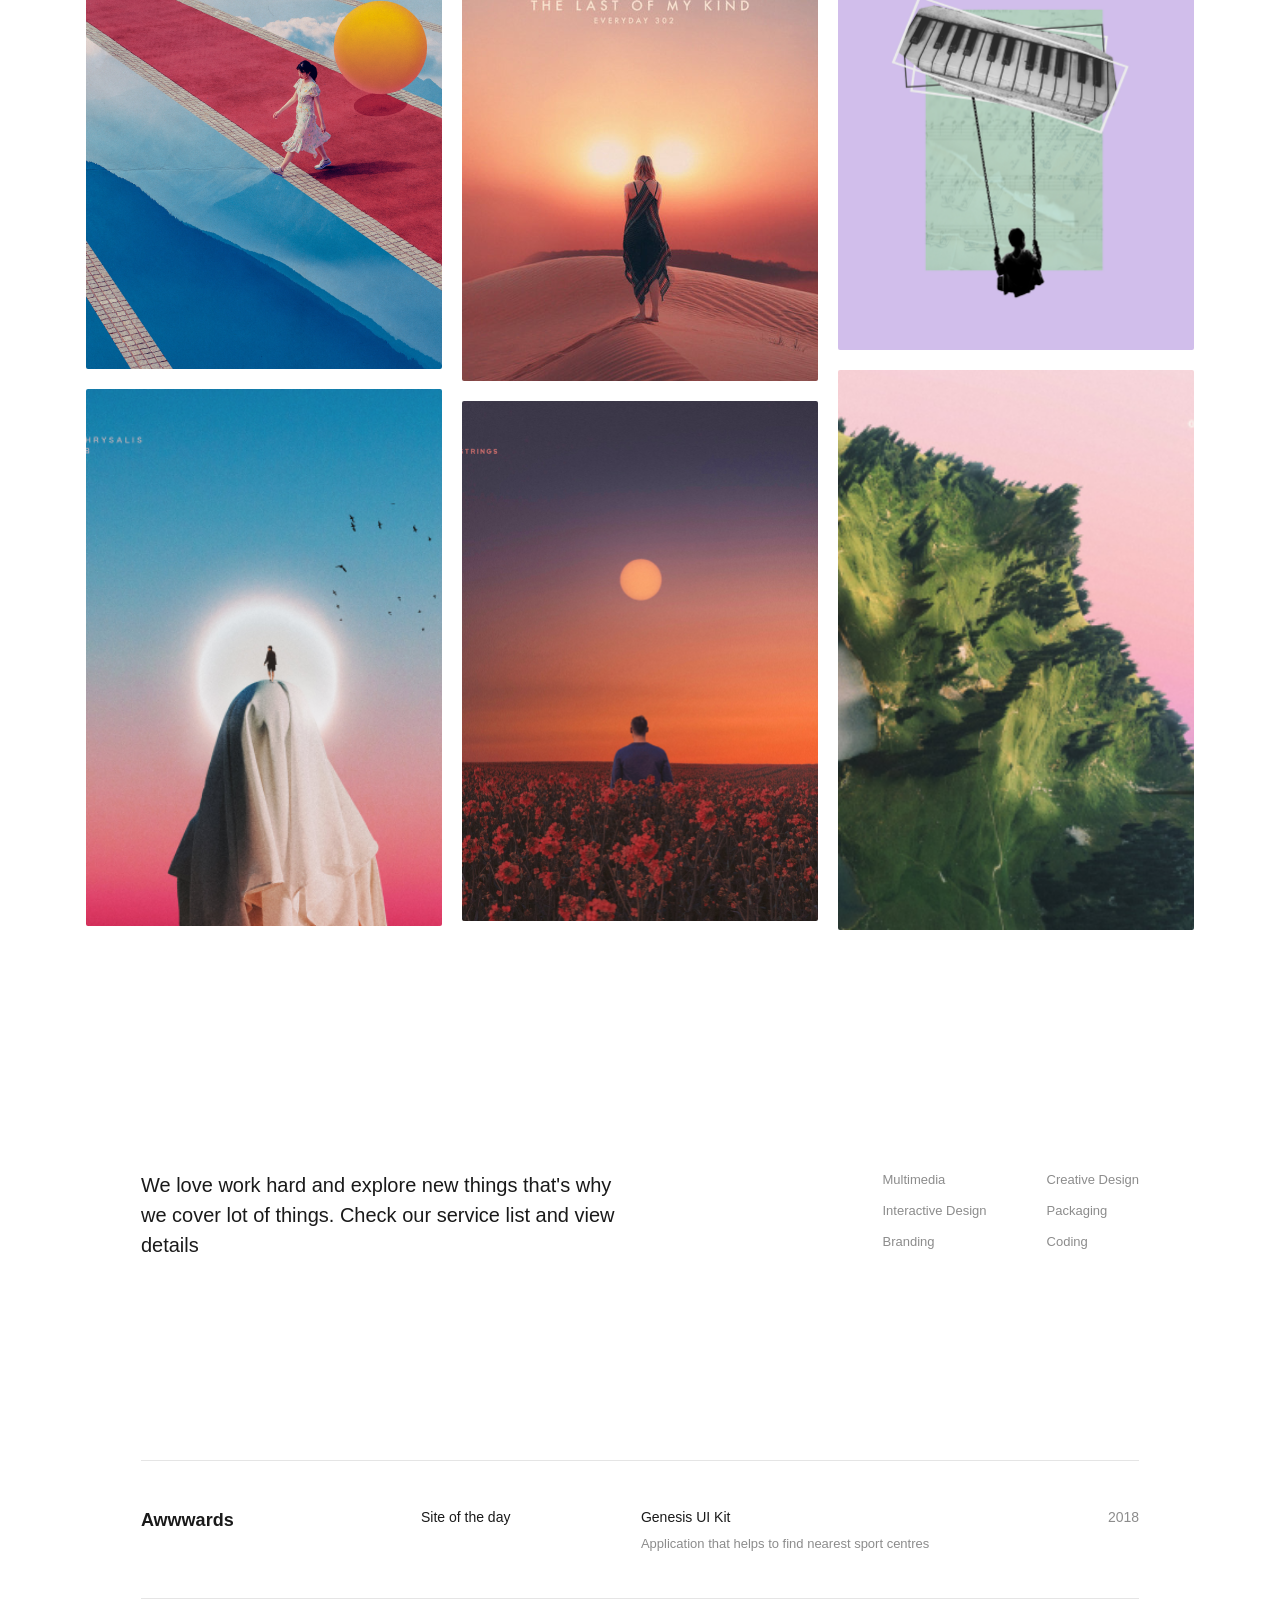
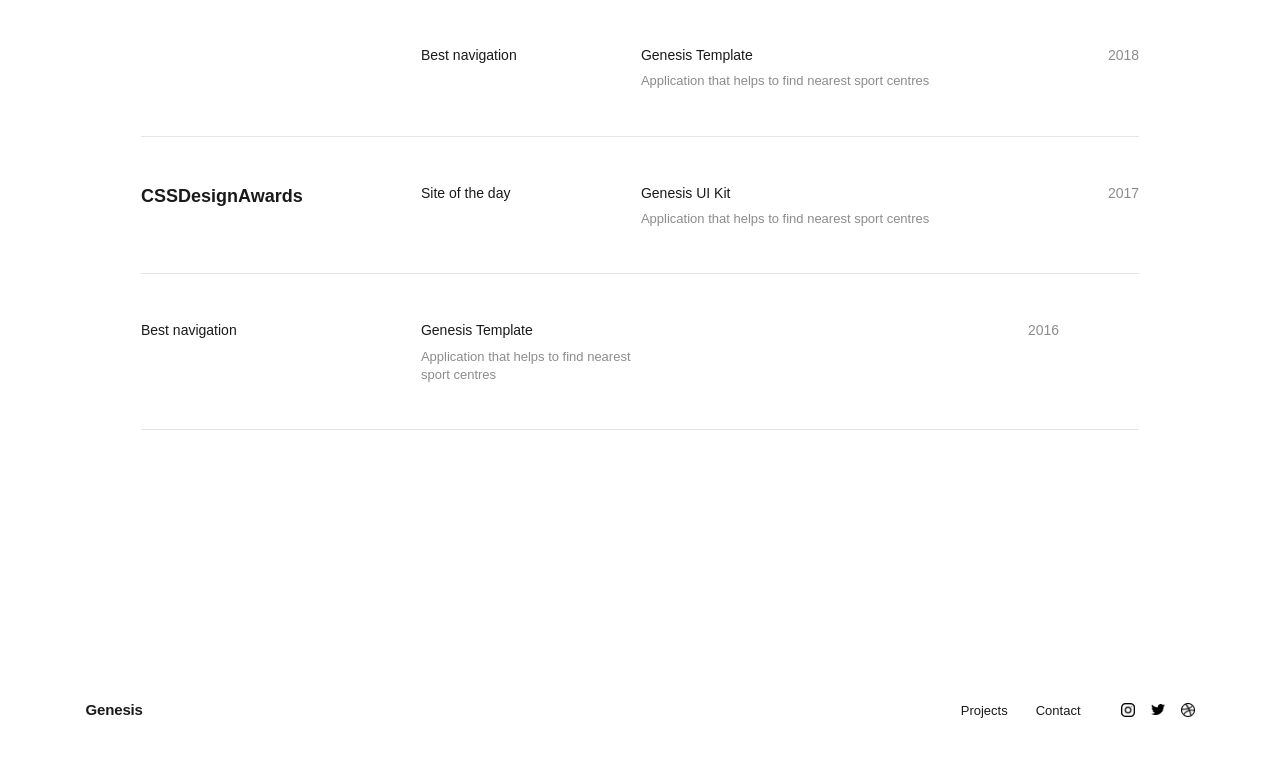
==== commit e6b74264: "final polish of gallery layout and project details" ====
--- a/index.html
+++ b/index.html
@@ -6,231 +6,281 @@
     <meta name="viewport" content="width=device-width, initial-scale=1.0">
     <title>Genesis - Product Designer</title>
     <link rel="preconnect" href="https://fonts.googleapis.com">
-<link rel="preconnect" href="https://fonts.gstatic.com" crossorigin>
-<link href="https://fonts.googleapis.com/css2?family=Poppins:wght@400;500;600&display=swap" rel="stylesheet">
+    <link rel="preconnect" href="https://fonts.gstatic.com" crossorigin>
+    <link href="https://fonts.googleapis.com/css2?family=Poppins:wght@400;500;600&display=swap" rel="stylesheet">
+    <link rel="stylesheet" href="styles/normalize.css">
     <link rel="stylesheet" href="styles/style.css">
 
-<style>
-    .gallery-col a {
-      display: block;
-      overflow: hidden;
-      border-radius: 2px;
-      transition: transform 0.3s ease, opacity 0.3s ease;
-    }
-    .gallery-col a:hover {
-      transform: translateY(-4px);
-      opacity: 0.92;
-    }
-    .gallery-col img {
-      transition: transform 0.4s ease;
-    }
-    .gallery-col a:hover img {
-      transform: scale(1.03);
-    }
-</style>
+    <style>
+        .gallery-col a {
+            display: block;
+            overflow: hidden;
+            border-radius: 2px;
+            transition: transform 0.3s ease, opacity 0.3s ease;
+        }
+
+        .gallery-col a:hover {
+            transform: translateY(-4px);
+            opacity: 0.92;
+        }
+
+        .gallery-col img {
+            transition: transform 0.4s ease;
+        }
+
+        .gallery-col a:hover img {
+            transform: scale(1.03);
+        }
+    </style>
 </head>
 
 <body>
 
-<div class="page-container" style="width: 1109px; max-width: calc(100% - 60px); margin: 0 auto; box-sizing: border-box;">
- 
-  <!-- 1. Menyn högst upp -->
-<header class="genesis-top-bar" style="display: flex; justify-content: space-between; align-items: center; padding-top: 37px; padding-bottom: 20px;">
-<div class="brand-mark">
-<a href="index.html" style="text-decoration: none; color: #1a1a1a; font-weight: 600; font-size: 15px; letter-spacing: -0.01em;">Genesis</a>
-</div>
- 
-    <nav class="primary-navigation">
-<ul style="display: flex; gap: 32px; list-style: none; margin: 0; padding: 0;">
-<li><a href="#projects" style="text-decoration: none; color: #1a1a1a; font-size: 14px;">Projects</a></li>
-<li><a href="#contact" style="text-decoration: none; color: #1a1a1a; font-size: 14px;">Contact</a></li>
-</ul>
-</nav>
-</header>
- 
-  <!-- 2. Hero-sektionen (120px under menyn enligt Figma) -->
-<section class="hero-intro" style="display: flex; justify-content: space-between; align-items: flex-end; margin-top: 90px; margin-bottom: 70px;">
-<div class="intro-text-wrapper" style="width: 635px; max-width: 635px;">
-<p class="micro-heading" style="font-size: 12px; color: #5b52e0; margin-bottom: 22px; font-weight: 500; letter-spacing: 0.04em;">Shooting Stars</p>
-<h1 class="primary-headline" style="font-size: 34px; font-weight: 600; line-height: 1.35; color: #181818; margin: 0; letter-spacing: -0.02em;">
-        Hello, I'm Bakhtiyar Sattarov,
-<span class="text-accent" style="color: #5b52e0; font-weight: 500;">product designer</span> with experience
-        in studios and startups
-</h1>
-</div>
- 
-    <div class="intro-side-note" style="width: 212px; margin-bottom: 6px;">
-<p style="font-size: 13px; color: #8c8c8c; line-height: 1.4; margin: 0; white-space: nowrap;">
-<span style="display: inline-block; width: 16px; height: 1px; background-color: #8c8c8c; vertical-align: middle; margin-right: 8px;"></span>Design is about progress
-</p>
-</div>
-</section>
- 
-
-<section class="gallery-section" style="width: 100%; margin-bottom: 120px;">
-<div class="gallery-columns" style="display: flex; gap: 20px; width: 100%;">
-<!-- KOLUMN 1 -->
-<div class="gallery-col" style="flex: 1; display: flex; flex-direction: column; gap: 20px;">
-<a href="project.html" style="display: block; overflow: hidden; cursor: pointer;">
-<img src="images/illustraction.png" alt="Illustration" style="width: 100%; height: 413px; object-fit: cover; display: block;">
-</a>
-<a href="project.html" style="display: block; overflow: hidden; cursor: pointer;">
-<img src="images/cactus-man.png" alt="Cactus Man" style="width: 100%; height: 475px; object-fit: cover; display: block;">
-</a>
-<a href="project.html" style="display: block; overflow: hidden; cursor: pointer;">
-<img src="images/womancloudwalking.png" alt="Woman Cloud Walking" style="width: 100%; height: 500px; object-fit: cover; display: block;">
-</a>
-<a href="project.html" style="display: block; overflow: hidden; cursor: pointer;">
-<img src="images/human-sunset.png" alt="Human Sunset" style="width: 100%; height: 537px; object-fit: cover; display: block;">
-</a>
-</div>
- 
-        <!-- KOLUMN 2 -->
-<div class="gallery-col" style="flex: 1; display: flex; flex-direction: column; gap: 20px;">
-<a href="project.html" style="display: block; overflow: hidden; cursor: pointer;">
-<img src="images/smoking-thoughts.png" alt="Smoking Thoughts" style="width: 100%; height: 430px; object-fit: cover; display: block;">
-</a>
-<a href="project.html" style="display: block; overflow: hidden; cursor: pointer;">
-<img src="images/dressstatue.png" alt="Dress Statue" style="width: 100%; height: 460px; object-fit: cover; display: block;">
-</a>
-<a href="project.html" style="display: block; overflow: hidden; cursor: pointer;">
-<img src="images/womanwalkingonsand.png" alt="Woman on Sand" style="width: 100%; height: 510px; object-fit: cover; display: block;">
-</a>
-<a href="project.html" style="display: block; overflow: hidden; cursor: pointer;">
-<img src="images/man-in-flower-feld.png" alt="Man in Flowers" style="width: 100%; height: 520px; object-fit: cover; display: block;">
-</a>
-</div>
- 
-        <!-- KOLUMN 3 -->
-<div class="gallery-col" style="flex: 1; display: flex; flex-direction: column; gap: 20px;">
-<a href="project.html" style="display: block; overflow: hidden; cursor: pointer;">
-<img src="images/coveredface.png" alt="Covered Face" style="width: 100%; height: 599px; object-fit: cover; display: block;">
-</a>
-<a href="project.html" style="display: block; overflow: hidden; cursor: pointer;">
-<img src="images/thinkingman.png" alt="Thinking Man" style="width: 100%; height: 350px; object-fit: cover; display: block;">
-</a>
-<a href="project.html" style="display: block; overflow: hidden; cursor: pointer;">
-<img src="images/swinginpiano.png" alt="Swinging Piano" style="width: 100%; height: 420px; object-fit: cover; display: block;">
-</a>
-<a href="project.html" style="display: block; overflow: hidden; cursor: pointer;">
-<img src="images/hiking.png" alt="Hiking Mountain" style="width: 100%; height: 560px; object-fit: cover; display: block;">
-</a>
-</div>
- 
-      </div>
- 
-</section>
- 
+    <div class="page-container"
+        style="width: 1109px; max-width: calc(100% - 60px); margin: 0 auto; box-sizing: border-box;">
+
+
+        <header class="genesis-top-bar"
+            style="display: flex; justify-content: space-between; align-items: center; padding-top: 37px; padding-bottom: 20px;">
+            <div class="brand-mark">
+                <a href="index.html"
+                    style="text-decoration: none; color: #1a1a1a; font-weight: 600; font-size: 15px; letter-spacing: -0.01em;">Genesis</a>
+            </div>
+
+            <nav class="primary-navigation">
+                <ul style="display: flex; gap: 32px; list-style: none; margin: 0; padding: 0;">
+                    <li><a href="#projects" style="text-decoration: none; color: #1a1a1a; font-size: 14px;">Projects</a>
+                    </li>
+                    <li><a href="#contact" style="text-decoration: none; color: #1a1a1a; font-size: 14px;">Contact</a>
+                    </li>
+                </ul>
+            </nav>
+        </header>
+
+
+        <section class="hero-intro"
+            style="display: flex; justify-content: space-between; align-items: flex-end; margin-top: 90px; margin-bottom: 70px;">
+            <div class="intro-text-wrapper" style="width: 635px; max-width: 635px;">
+                <p class="micro-heading"
+                    style="font-size: 12px; color: #5b52e0; margin-bottom: 22px; font-weight: 500; letter-spacing: 0.04em;">
+                    Shooting Stars</p>
+                <h1 class="primary-headline"
+                    style="font-size: 34px; font-weight: 600; line-height: 1.35; color: #181818; margin: 0; letter-spacing: -0.02em;">
+                    Hello, I'm Bakhtiyar Sattarov,
+                    <span class="text-accent" style="color: #5b52e0; font-weight: 500;">product designer</span> with
+                    experience
+                    in studios and startups
+                </h1>
+            </div>
+
+            <div class="intro-side-note" style="width: 212px; margin-bottom: 6px;">
+                <p style="font-size: 13px; color: #8c8c8c; line-height: 1.4; margin: 0; white-space: nowrap;">
+                    <span
+                        style="display: inline-block; width: 16px; height: 1px; background-color: #8c8c8c; vertical-align: middle; margin-right: 8px;"></span>Design
+                    is about progress
+                </p>
+            </div>
+        </section>
+
+
+        <section class="gallery-section" style="width: 100%; margin-bottom: 120px;">
+            <div class="gallery-columns" style="display: flex; gap: 20px; width: 100%;">
+
+                <div class="gallery-col" style="flex: 1; display: flex; flex-direction: column; gap: 20px;">
+                    <a href="project.html" style="display: block; overflow: hidden; cursor: pointer;">
+                        <img src="images/illustraction.png" alt="Illustration"
+                            style="width: 100%; height: 413px; object-fit: cover; display: block;">
+                    </a>
+                    <a href="project.html" style="display: block; overflow: hidden; cursor: pointer;">
+                        <img src="images/cactus-man.png" alt="Cactus Man"
+                            style="width: 100%; height: 475px; object-fit: cover; display: block;">
+                    </a>
+                    <a href="project.html" style="display: block; overflow: hidden; cursor: pointer;">
+                        <img src="images/womancloudwalking.png" alt="Woman Cloud Walking"
+                            style="width: 100%; height: 500px; object-fit: cover; display: block;">
+                    </a>
+                    <a href="project.html" style="display: block; overflow: hidden; cursor: pointer;">
+                        <img src="images/human-sunset.png" alt="Human Sunset"
+                            style="width: 100%; height: 537px; object-fit: cover; display: block;">
+                    </a>
+                </div>
+
+
+                <div class="gallery-col" style="flex: 1; display: flex; flex-direction: column; gap: 20px;">
+                    <a href="project.html" style="display: block; overflow: hidden; cursor: pointer;">
+                        <img src="images/smoking-thoughts.png" alt="Smoking Thoughts"
+                            style="width: 100%; height: 430px; object-fit: cover; display: block;">
+                    </a>
+                    <a href="project.html" style="display: block; overflow: hidden; cursor: pointer;">
+                        <img src="images/dressstatue.png" alt="Dress Statue"
+                            style="width: 100%; height: 460px; object-fit: cover; display: block;">
+                    </a>
+                    <a href="project.html" style="display: block; overflow: hidden; cursor: pointer;">
+                        <img src="images/womanwalkingonsand.png" alt="Woman on Sand"
+                            style="width: 100%; height: 510px; object-fit: cover; display: block;">
+                    </a>
+                    <a href="project.html" style="display: block; overflow: hidden; cursor: pointer;">
+                        <img src="images/man-in-flower-feld.png" alt="Man in Flowers"
+                            style="width: 100%; height: 520px; object-fit: cover; display: block;">
+                    </a>
+                </div>
+
+
+                <div class="gallery-col" style="flex: 1; display: flex; flex-direction: column; gap: 20px;">
+                    <a href="project.html" style="display: block; overflow: hidden; cursor: pointer;">
+                        <img src="images/coveredface.png" alt="Covered Face"
+                            style="width: 100%; height: 599px; object-fit: cover; display: block;">
+                    </a>
+                    <a href="project.html" style="display: block; overflow: hidden; cursor: pointer;">
+                        <img src="images/thinkingman.png" alt="Thinking Man"
+                            style="width: 100%; height: 350px; object-fit: cover; display: block;">
+                    </a>
+                    <a href="project.html" style="display: block; overflow: hidden; cursor: pointer;">
+                        <img src="images/swinginpiano.png" alt="Swinging Piano"
+                            style="width: 100%; height: 420px; object-fit: cover; display: block;">
+                    </a>
+                    <a href="project.html" style="display: block; overflow: hidden; cursor: pointer;">
+                        <img src="images/hiking.png" alt="Hiking Mountain"
+                            style="width: 100%; height: 560px; object-fit: cover; display: block;">
+                    </a>
+                </div>
+
+            </div>
+
+        </section>
+
         <section class="experience-awards">
-            <div class="services-overview" style="display: flex; justify-content: space-between; align-items: flex-start; width: 100%; max-width: 1079px; margin-top: 60px; margin-bottom: 70px;">
-<!-- Vänster textblock -->
-<div class="services-text" style="max-width: 480px;">
-<h2 style="font-size: 20px; font-weight: 500; line-height: 1.5; color: #1a1a1a; margin: 0;">
-          We love work hard and explore new things that's why we cover lot of things. Check our service list and view details
-</h2>
-</div>
- 
-      <!-- Höger: 2 kolumner med tjänster -->
-<div class="services-tags-grid" style="display: flex; gap: 60px;">
-<ul style="list-style: none; margin: 0; padding: 0; display: flex; flex-direction: column; gap: 10px;">
-<li style="font-size: 13px; color: #8c8c8c;">Multimedia</li>
-<li style="font-size: 13px; color: #8c8c8c;">Interactive Design</li>
-<li style="font-size: 13px; color: #8c8c8c;">Branding</li>
-</ul>
-<ul style="list-style: none; margin: 0; padding: 0; display: flex; flex-direction: column; gap: 10px;">
-<li style="font-size: 13px; color: #8c8c8c;">Creative Design</li>
-<li style="font-size: 13px; color: #8c8c8c;">Packaging</li>
-<li style="font-size: 13px; color: #8c8c8c;">Coding</li>
-</ul>
-</div>
- 
+            <div class="services-overview"
+                style="display: flex; justify-content: space-between; align-items: flex-start; width: 100%; max-width: 1079px; margin-top: 60px; margin-bottom: 70px;">
+
+                <div class="services-text" style="max-width: 480px;">
+                    <h2 style="font-size: 20px; font-weight: 500; line-height: 1.5; color: #1a1a1a; margin: 0;">
+                        We love work hard and explore new things that's why we cover lot of things. Check our service
+                        list and view details
+                    </h2>
+                </div>
+
+
+                <div class="services-tags-grid" style="display: flex; gap: 60px;">
+                    <ul
+                        style="list-style: none; margin: 0; padding: 0; display: flex; flex-direction: column; gap: 10px;">
+                        <li style="font-size: 13px; color: #8c8c8c;">Multimedia</li>
+                        <li style="font-size: 13px; color: #8c8c8c;">Interactive Design</li>
+                        <li style="font-size: 13px; color: #8c8c8c;">Branding</li>
+                    </ul>
+                    <ul
+                        style="list-style: none; margin: 0; padding: 0; display: flex; flex-direction: column; gap: 10px;">
+                        <li style="font-size: 13px; color: #8c8c8c;">Creative Design</li>
+                        <li style="font-size: 13px; color: #8c8c8c;">Packaging</li>
+                        <li style="font-size: 13px; color: #8c8c8c;">Coding</li>
+                    </ul>
+                </div>
+
+            </div>
+
+            <div class="awards-list" style="width: 100%; max-width: 1110px; margin-top: 50px; margin-bottom: 120px;">
+
+
+                <div
+                    style="display: grid; grid-template-columns: 280px 220px 1fr 80px; align-items: start; padding: 45px 0; border-top: 1px solid #e5e5e5; border-bottom: 1px solid #e5e5e5;">
+                    <h3 style="font-size: 18px; font-weight: 600; color: #1a1a1a; margin: 0;">Awwwards</h3>
+                    <p style="font-size: 14px; color: #1a1a1a; margin: 0;">Site of the day</p>
+                    <div>
+                        <p style="font-size: 14px; font-weight: 500; color: #1a1a1a; margin: 0 0 6px 0;">Genesis UI Kit
+                        </p>
+                        <p style="font-size: 13px; color: #8c8c8c; margin: 0; line-height: 1.4;">Application that helps
+                            to find nearest sport centres</p>
+                    </div>
+                    <p style="font-size: 14px; color: #8c8c8c; margin: 0; text-align: right;">2018</p>
+                </div>
+
+                <div
+                    style="display: grid; grid-template-columns: 280px 220px 1fr 80px; align-items: start; padding: 45px 0; border-bottom: 1px solid #e5e5e5;">
+                    <div></div>
+                    <p style="font-size: 14px; color: #1a1a1a; margin: 0;">Best navigation</p>
+                    <div>
+                        <p style="font-size: 14px; font-weight: 500; color: #1a1a1a; margin: 0 0 6px 0;">Genesis
+                            Template</p>
+                        <p style="font-size: 13px; color: #8c8c8c; margin: 0; line-height: 1.4;">Application that helps
+                            to find nearest sport centres</p>
+                    </div>
+                    <p style="font-size: 14px; color: #8c8c8c; margin: 0; text-align: right;">2018</p>
+                </div>
+
+
+                <div
+                    style="display: grid; grid-template-columns: 280px 220px 1fr 80px; align-items: start; padding: 45px 0; border-bottom: 1px solid #e5e5e5;">
+                    <h3 style="font-size: 18px; font-weight: 600; color: #1a1a1a; margin: 0;">CSSDesignAwards</h3>
+                    <p style="font-size: 14px; color: #1a1a1a; margin: 0;">Site of the day</p>
+                    <div>
+                        <p style="font-size: 14px; font-weight: 500; color: #1a1a1a; margin: 0 0 6px 0;">Genesis UI Kit
+                        </p>
+                        <p style="font-size: 13px; color: #8c8c8c; margin: 0; line-height: 1.4;">Application that helps
+                            to find nearest sport centres</p>
+                    </div>
+                    <p style="font-size: 14px; color: #8c8c8c; margin: 0; text-align: right;">2017</p>
+                </div>
+
+
+                <div
+                    style="display: grid; grid-template-columns: 280px 220px 1fr 80px; align-items: start; padding: 45px 0; border-bottom: 1px solid #e5e5e5;">
+
+                    <p style="font-size: 14px; color: #1a1a1a; margin: 0;">Best navigation</p>
+                    <div>
+                        <p style="font-size: 14px; font-weight: 500; color: #1a1a1a; margin: 0 0 6px 0;">Genesis
+                            Template</p>
+                        <p style="font-size: 13px; color: #8c8c8c; margin: 0; line-height: 1.4;">Application that helps
+                            to find nearest sport centres</p>
+                    </div>
+                    <p style="font-size: 14px; color: #8c8c8c; margin: 0; text-align: right;">2016</p>
+                </div>
+
+            </div>
+        </section>
+
+
+
+        <main>
+        </main>
+
+        <footer class="site-footer"
+            style="display: flex; justify-content: space-between; align-items: center; width: 100%; max-width: 1110px; margin-top: 47px; padding-bottom: 50px;">
+
+            <div class="brand-mark">
+                <a href="index.html"
+                    style="text-decoration: none; color: #1a1a1a; font-weight: 600; font-size: 15px; letter-spacing: -0.01em;">Genesis</a>
+            </div>
+
+
+            <div style="display: flex; align-items: center; gap: 40px;">
+                <nav class="footer-links">
+                    <ul style="display: flex; gap: 28px; list-style: none; margin: 0; padding: 0;">
+                        <li><a href="#projects"
+                                style="text-decoration: none; color: #1a1a1a; font-size: 13px;">Projects</a></li>
+                        <li><a href="#contact"
+                                style="text-decoration: none; color: #1a1a1a; font-size: 13px;">Contact</a></li>
+                    </ul>
+                </nav>
+
+                <div class="social-icons" style="display: flex; align-items: center; gap: 16px;">
+                    <a href="#" style="display: flex; align-items: center;">
+                        <img src="images/instagram.png" alt="Instagram"
+                            style="width: 14px; height: 14px; object-fit: contain; display: block;">
+                    </a>
+                    <a href="#" style="display: flex; align-items: center;">
+                        <img src="images/twitter-logo-silhouette.png" alt="Twitter"
+                            style="width: 14px; height: 14px; object-fit: contain; display: block;">
+                    </a>
+                    <a href="#" style="display: flex; align-items: center;">
+                        <img src="images/dribbble-logo.png" alt="Dribbble"
+                            style="width: 14px; height: 14px; object-fit: contain; display: block;">
+                    </a>
+                </div>
+
+            </div>
+
+        </footer>
     </div>
-
-            <div class="awards-list" style="width: 100%; max-width: 1110px; margin-top: 50px; margin-bottom: 120px;">
- 
-  <!-- RAD 1: Awwwards - Site of the day (2018) -->
-<div style="display: grid; grid-template-columns: 280px 220px 1fr 80px; align-items: start; padding: 45px 0; border-top: 1px solid #e5e5e5; border-bottom: 1px solid #e5e5e5;">
-<h3 style="font-size: 18px; font-weight: 600; color: #1a1a1a; margin: 0;">Awwwards</h3>
-<p style="font-size: 14px; color: #1a1a1a; margin: 0;">Site of the day</p>
-<div>
-<p style="font-size: 14px; font-weight: 500; color: #1a1a1a; margin: 0 0 6px 0;">Genesis UI Kit</p>
-<p style="font-size: 13px; color: #8c8c8c; margin: 0; line-height: 1.4;">Application that helps to find nearest sport centres</p>
-</div>
-<p style="font-size: 14px; color: #8c8c8c; margin: 0; text-align: right;">2018</p>
-</div>
- 
-  <!-- RAD 2: Best navigation (2018) -->
-<div style="display: grid; grid-template-columns: 280px 220px 1fr 80px; align-items: start; padding: 45px 0; border-bottom: 1px solid #e5e5e5;">
-<div></div> <!-- Tom kolumn under Awwwards -->
-<p style="font-size: 14px; color: #1a1a1a; margin: 0;">Best navigation</p>
-<div>
-<p style="font-size: 14px; font-weight: 500; color: #1a1a1a; margin: 0 0 6px 0;">Genesis Template</p>
-<p style="font-size: 13px; color: #8c8c8c; margin: 0; line-height: 1.4;">Application that helps to find nearest sport centres</p>
-</div>
-<p style="font-size: 14px; color: #8c8c8c; margin: 0; text-align: right;">2018</p>
-</div>
- 
-  <!-- RAD 3: CSSDesignAwards - Site of the day (2017) -->
-<div style="display: grid; grid-template-columns: 280px 220px 1fr 80px; align-items: start; padding: 45px 0; border-bottom: 1px solid #e5e5e5;">
-<h3 style="font-size: 18px; font-weight: 600; color: #1a1a1a; margin: 0;">CSSDesignAwards</h3>
-<p style="font-size: 14px; color: #1a1a1a; margin: 0;">Site of the day</p>
-<div>
-<p style="font-size: 14px; font-weight: 500; color: #1a1a1a; margin: 0 0 6px 0;">Genesis UI Kit</p>
-<p style="font-size: 13px; color: #8c8c8c; margin: 0; line-height: 1.4;">Application that helps to find nearest sport centres</p>
-</div>
-<p style="font-size: 14px; color: #8c8c8c; margin: 0; text-align: right;">2017</p>
-</div>
- 
-  <!-- RAD 4: Best navigation (2016) -->
-<div style="display: grid; grid-template-columns: 280px 220px 1fr 80px; align-items: start; padding: 45px 0; border-bottom: 1px solid #e5e5e5;">
-<div></div> <!-- Tom kolumn under CSSDesignAwards -->
-<p style="font-size: 14px; color: #1a1a1a; margin: 0;">Best navigation</p>
-<div>
-<p style="font-size: 14px; font-weight: 500; color: #1a1a1a; margin: 0 0 6px 0;">Genesis Template</p>
-<p style="font-size: 13px; color: #8c8c8c; margin: 0; line-height: 1.4;">Application that helps to find nearest sport centres</p>
-</div>
-<p style="font-size: 14px; color: #8c8c8c; margin: 0; text-align: right;">2016</p>
-</div>
- 
-</div>
-        </section>
-
-
-
-    <main>
-    </main>
-
-    <footer class="site-footer" style="display: flex; justify-content: space-between; align-items: center; width: 100%; max-width: 1110px; margin-top: 47px; padding-bottom: 50px;">
-<!-- Vänster sida: Logotyp -->
-<div class="brand-mark">
-<a href="index.html" style="text-decoration: none; color: #1a1a1a; font-weight: 600; font-size: 15px; letter-spacing: -0.01em;">Genesis</a>
-</div>
- 
-    <!-- Höger sida: Länkar + Ikoner på en gemensam vågrät linje -->
-<div style="display: flex; align-items: center; gap: 40px;">
-<nav class="footer-links">
-<ul style="display: flex; gap: 28px; list-style: none; margin: 0; padding: 0;">
-<li><a href="#projects" style="text-decoration: none; color: #1a1a1a; font-size: 13px;">Projects</a></li>
-<li><a href="#contact" style="text-decoration: none; color: #1a1a1a; font-size: 13px;">Contact</a></li>
-</ul>
-</nav>
- 
-      <div class="social-icons" style="display: flex; align-items: center; gap: 16px;">
-<a href="#" style="display: flex; align-items: center;">
-<img src="images/instagram.png" alt="Instagram" style="width: 14px; height: 14px; object-fit: contain; display: block;">
-</a>
-<a href="#" style="display: flex; align-items: center;">
-<img src="images/twitter-logo-silhouette.png" alt="Twitter" style="width: 14px; height: 14px; object-fit: contain; display: block;">
-</a>
-<a href="#" style="display: flex; align-items: center;">
-<img src="images/dribbble-logo.png" alt="Dribbble" style="width: 14px; height: 14px; object-fit: contain; display: block;">
-</a>
-</div>
- 
-    </div>
- 
-  </footer>
-</div>
 </body>
 
 </html>
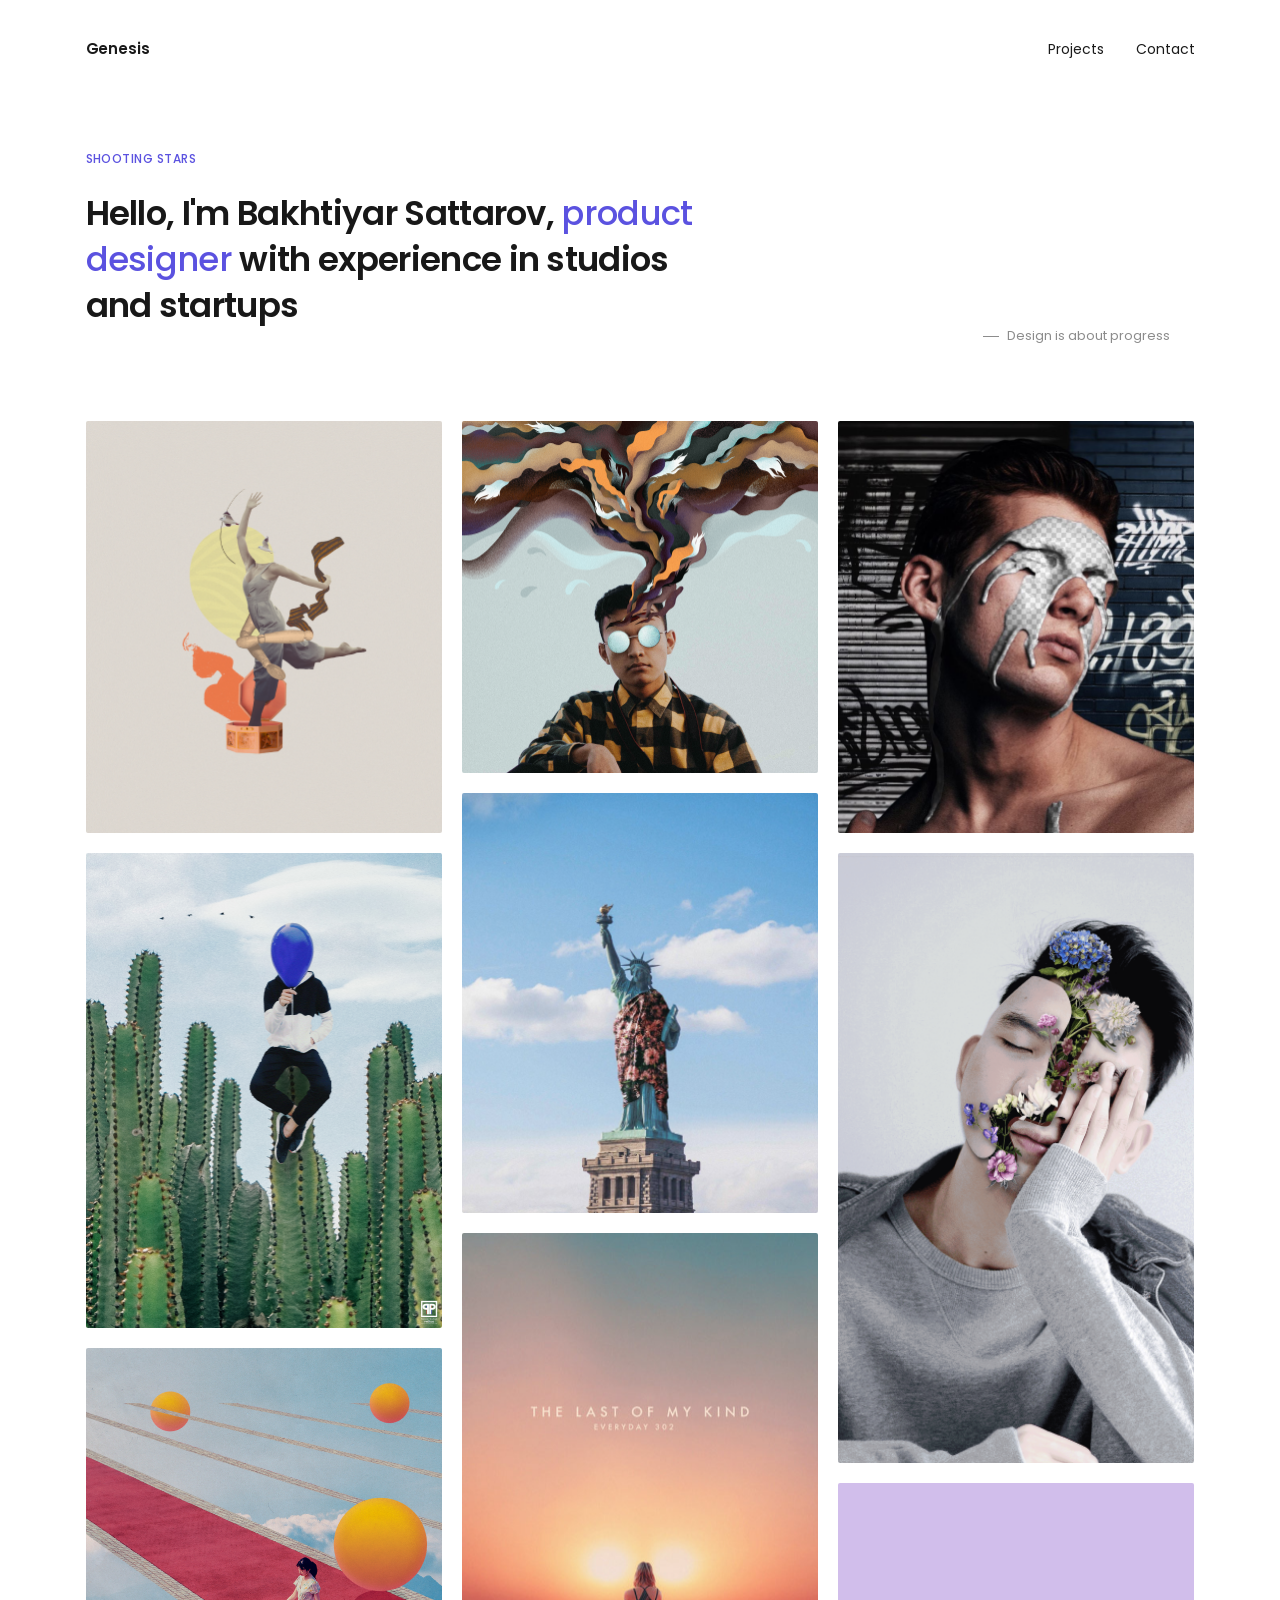
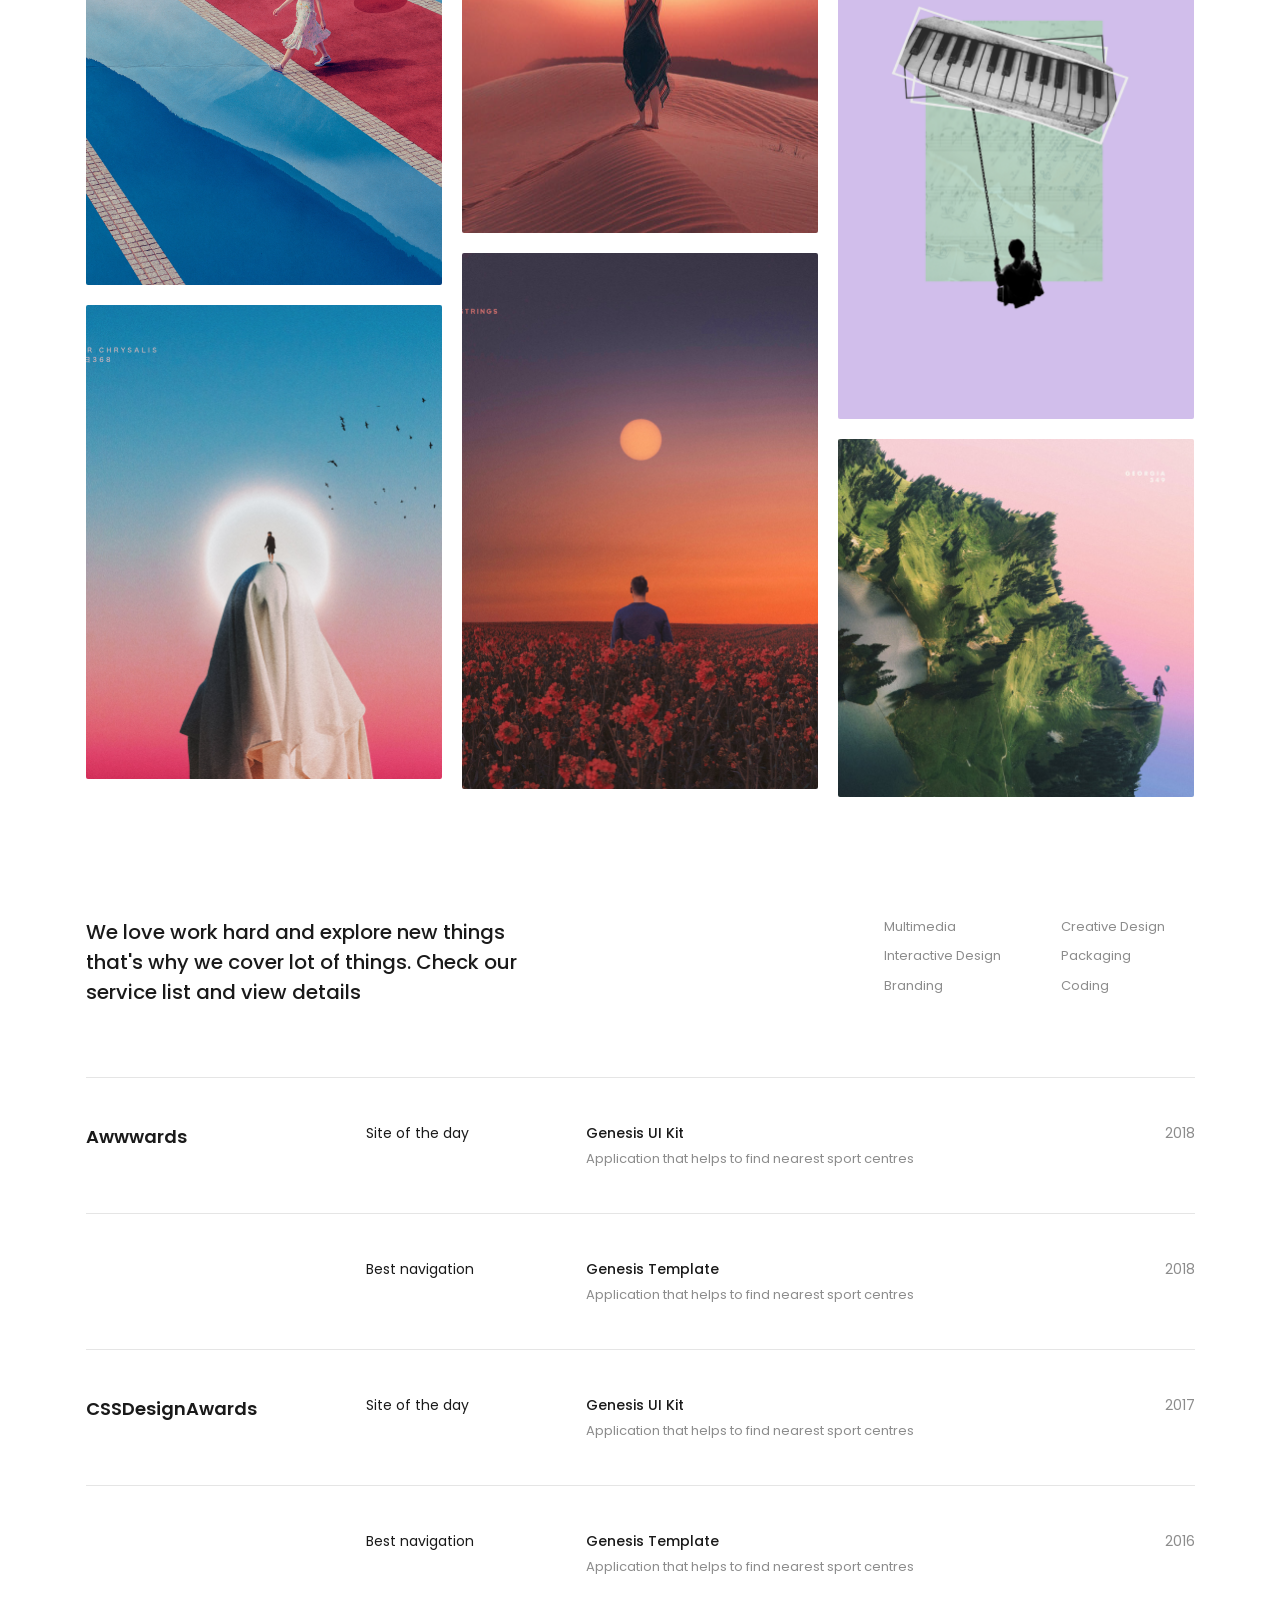
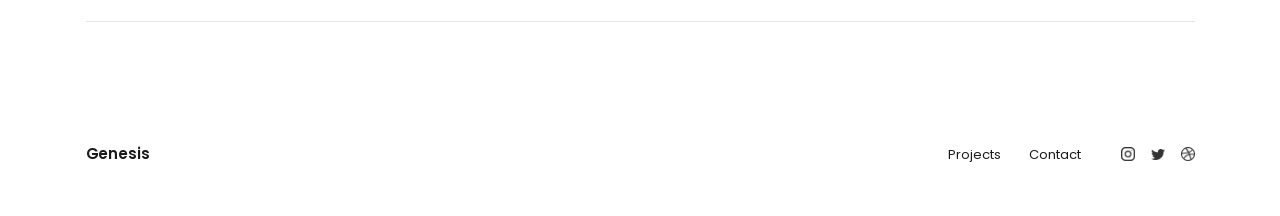
==== commit 532502a0: "fixed code issuses folder misplacment" ====
--- a/index.html
+++ b/index.html
@@ -11,274 +11,152 @@
     <link rel="stylesheet" href="styles/normalize.css">
     <link rel="stylesheet" href="styles/style.css">
 
-    <style>
-        .gallery-col a {
-            display: block;
-            overflow: hidden;
-            border-radius: 2px;
-            transition: transform 0.3s ease, opacity 0.3s ease;
-        }
-
-        .gallery-col a:hover {
-            transform: translateY(-4px);
-            opacity: 0.92;
-        }
-
-        .gallery-col img {
-            transition: transform 0.4s ease;
-        }
-
-        .gallery-col a:hover img {
-            transform: scale(1.03);
-        }
-    </style>
 </head>
 
 <body>
 
-    <div class="page-container"
-        style="width: 1109px; max-width: calc(100% - 60px); margin: 0 auto; box-sizing: border-box;">
+    <div class="page-container">
 
-
-        <header class="genesis-top-bar"
-            style="display: flex; justify-content: space-between; align-items: center; padding-top: 37px; padding-bottom: 20px;">
+        <header class="genesis-top-bar">
             <div class="brand-mark">
-                <a href="index.html"
-                    style="text-decoration: none; color: #1a1a1a; font-weight: 600; font-size: 15px; letter-spacing: -0.01em;">Genesis</a>
+                <a href="index.html">Genesis</a>
             </div>
 
             <nav class="primary-navigation">
-                <ul style="display: flex; gap: 32px; list-style: none; margin: 0; padding: 0;">
-                    <li><a href="#projects" style="text-decoration: none; color: #1a1a1a; font-size: 14px;">Projects</a>
-                    </li>
-                    <li><a href="#contact" style="text-decoration: none; color: #1a1a1a; font-size: 14px;">Contact</a>
-                    </li>
+                <ul>
+                    <li><a href="#projects">Projects</a></li>
+                    <li><a href="#contact">Contact</a></li>
                 </ul>
             </nav>
         </header>
 
-
-        <section class="hero-intro"
-            style="display: flex; justify-content: space-between; align-items: flex-end; margin-top: 90px; margin-bottom: 70px;">
-            <div class="intro-text-wrapper" style="width: 635px; max-width: 635px;">
-                <p class="micro-heading"
-                    style="font-size: 12px; color: #5b52e0; margin-bottom: 22px; font-weight: 500; letter-spacing: 0.04em;">
-                    Shooting Stars</p>
-                <h1 class="primary-headline"
-                    style="font-size: 34px; font-weight: 600; line-height: 1.35; color: #181818; margin: 0; letter-spacing: -0.02em;">
+        <section class="hero-intro">
+            <div class="intro-text-wrapper">
+                <p class="micro-heading">Shooting Stars</p>
+                <h1 class="primary-headline">
                     Hello, I'm Bakhtiyar Sattarov,
-                    <span class="text-accent" style="color: #5b52e0; font-weight: 500;">product designer</span> with
-                    experience
+                    <span class="text-accent">product designer</span> with experience
                     in studios and startups
                 </h1>
             </div>
 
-            <div class="intro-side-note" style="width: 212px; margin-bottom: 6px;">
-                <p style="font-size: 13px; color: #8c8c8c; line-height: 1.4; margin: 0; white-space: nowrap;">
-                    <span
-                        style="display: inline-block; width: 16px; height: 1px; background-color: #8c8c8c; vertical-align: middle; margin-right: 8px;"></span>Design
-                    is about progress
+            <div class="intro-side-note">
+                <p>
+                    <span class="note-line"></span>Design is about progress
                 </p>
             </div>
         </section>
 
-
-        <section class="gallery-section" style="width: 100%; margin-bottom: 120px;">
-            <div class="gallery-columns" style="display: flex; gap: 20px; width: 100%;">
-
-                <div class="gallery-col" style="flex: 1; display: flex; flex-direction: column; gap: 20px;">
-                    <a href="project.html" style="display: block; overflow: hidden; cursor: pointer;">
-                        <img src="images/illustraction.png" alt="Illustration"
-                            style="width: 100%; height: 413px; object-fit: cover; display: block;">
-                    </a>
-                    <a href="project.html" style="display: block; overflow: hidden; cursor: pointer;">
-                        <img src="images/cactus-man.png" alt="Cactus Man"
-                            style="width: 100%; height: 475px; object-fit: cover; display: block;">
-                    </a>
-                    <a href="project.html" style="display: block; overflow: hidden; cursor: pointer;">
-                        <img src="images/womancloudwalking.png" alt="Woman Cloud Walking"
-                            style="width: 100%; height: 500px; object-fit: cover; display: block;">
-                    </a>
-                    <a href="project.html" style="display: block; overflow: hidden; cursor: pointer;">
-                        <img src="images/human-sunset.png" alt="Human Sunset"
-                            style="width: 100%; height: 537px; object-fit: cover; display: block;">
-                    </a>
+        <section class="gallery-section">
+            <div class="gallery-columns">
+                <div class="gallery-col">
+                    <a href="project.html"><img src="images/illustraction.png" alt="Illustration"></a>
+                    <a href="project.html"><img src="images/cactus-man.png" alt="Cactus Man"></a>
+                    <a href="project.html"><img src="images/womancloudwalking.png" alt="Woman Cloud Walking"></a>
+                    <a href="project.html"><img src="images/human-sunset.png" alt="Human Sunset"></a>
                 </div>
 
-
-                <div class="gallery-col" style="flex: 1; display: flex; flex-direction: column; gap: 20px;">
-                    <a href="project.html" style="display: block; overflow: hidden; cursor: pointer;">
-                        <img src="images/smoking-thoughts.png" alt="Smoking Thoughts"
-                            style="width: 100%; height: 430px; object-fit: cover; display: block;">
-                    </a>
-                    <a href="project.html" style="display: block; overflow: hidden; cursor: pointer;">
-                        <img src="images/dressstatue.png" alt="Dress Statue"
-                            style="width: 100%; height: 460px; object-fit: cover; display: block;">
-                    </a>
-                    <a href="project.html" style="display: block; overflow: hidden; cursor: pointer;">
-                        <img src="images/womanwalkingonsand.png" alt="Woman on Sand"
-                            style="width: 100%; height: 510px; object-fit: cover; display: block;">
-                    </a>
-                    <a href="project.html" style="display: block; overflow: hidden; cursor: pointer;">
-                        <img src="images/man-in-flower-feld.png" alt="Man in Flowers"
-                            style="width: 100%; height: 520px; object-fit: cover; display: block;">
-                    </a>
+                <div class="gallery-col">
+                    <a href="project.html"><img src="images/smoking-thoughts.png" alt="Smoking Thoughts"></a>
+                    <a href="project.html"><img src="images/dressstatue.png" alt="Dress Statue"></a>
+                    <a href="project.html"><img src="images/womanwalkingonsand.png" alt="Woman on Sand"></a>
+                    <a href="project.html"><img src="images/man-in-flower-feld.png" alt="Man in Flowers"></a>
                 </div>
 
-
-                <div class="gallery-col" style="flex: 1; display: flex; flex-direction: column; gap: 20px;">
-                    <a href="project.html" style="display: block; overflow: hidden; cursor: pointer;">
-                        <img src="images/coveredface.png" alt="Covered Face"
-                            style="width: 100%; height: 599px; object-fit: cover; display: block;">
-                    </a>
-                    <a href="project.html" style="display: block; overflow: hidden; cursor: pointer;">
-                        <img src="images/thinkingman.png" alt="Thinking Man"
-                            style="width: 100%; height: 350px; object-fit: cover; display: block;">
-                    </a>
-                    <a href="project.html" style="display: block; overflow: hidden; cursor: pointer;">
-                        <img src="images/swinginpiano.png" alt="Swinging Piano"
-                            style="width: 100%; height: 420px; object-fit: cover; display: block;">
-                    </a>
-                    <a href="project.html" style="display: block; overflow: hidden; cursor: pointer;">
-                        <img src="images/hiking.png" alt="Hiking Mountain"
-                            style="width: 100%; height: 560px; object-fit: cover; display: block;">
-                    </a>
+                <div class="gallery-col">
+                    <a href="project.html"><img src="images/coveredface.png" alt="Covered Face"></a>
+                    <a href="project.html"><img src="images/thinkingman.png" alt="Thinking Man"></a>
+                    <a href="project.html"><img src="images/swinginpiano.png" alt="Swinging Piano"></a>
+                    <a href="project.html"><img src="images/hiking.png" alt="Hiking Mountain"></a>
                 </div>
-
             </div>
-
         </section>
 
         <section class="experience-awards">
-            <div class="services-overview"
-                style="display: flex; justify-content: space-between; align-items: flex-start; width: 100%; max-width: 1079px; margin-top: 60px; margin-bottom: 70px;">
-
-                <div class="services-text" style="max-width: 480px;">
-                    <h2 style="font-size: 20px; font-weight: 500; line-height: 1.5; color: #1a1a1a; margin: 0;">
-                        We love work hard and explore new things that's why we cover lot of things. Check our service
-                        list and view details
-                    </h2>
+            <div class="services-overview">
+                <div class="services-text">
+                    <h2>We love work hard and explore new things that's why we cover lot of things. Check our service
+                        list and view details</h2>
                 </div>
 
-
-                <div class="services-tags-grid" style="display: flex; gap: 60px;">
-                    <ul
-                        style="list-style: none; margin: 0; padding: 0; display: flex; flex-direction: column; gap: 10px;">
-                        <li style="font-size: 13px; color: #8c8c8c;">Multimedia</li>
-                        <li style="font-size: 13px; color: #8c8c8c;">Interactive Design</li>
-                        <li style="font-size: 13px; color: #8c8c8c;">Branding</li>
+                <div class="services-tags-grid">
+                    <ul>
+                        <li>Multimedia</li>
+                        <li>Interactive Design</li>
+                        <li>Branding</li>
                     </ul>
-                    <ul
-                        style="list-style: none; margin: 0; padding: 0; display: flex; flex-direction: column; gap: 10px;">
-                        <li style="font-size: 13px; color: #8c8c8c;">Creative Design</li>
-                        <li style="font-size: 13px; color: #8c8c8c;">Packaging</li>
-                        <li style="font-size: 13px; color: #8c8c8c;">Coding</li>
+                    <ul>
+                        <li>Creative Design</li>
+                        <li>Packaging</li>
+                        <li>Coding</li>
                     </ul>
                 </div>
-
             </div>
 
-            <div class="awards-list" style="width: 100%; max-width: 1110px; margin-top: 50px; margin-bottom: 120px;">
-
-
-                <div
-                    style="display: grid; grid-template-columns: 280px 220px 1fr 80px; align-items: start; padding: 45px 0; border-top: 1px solid #e5e5e5; border-bottom: 1px solid #e5e5e5;">
-                    <h3 style="font-size: 18px; font-weight: 600; color: #1a1a1a; margin: 0;">Awwwards</h3>
-                    <p style="font-size: 14px; color: #1a1a1a; margin: 0;">Site of the day</p>
+            <div class="awards-list">
+                <div class="award-row">
+                    <h3>Awwwards</h3>
+                    <p>Site of the day</p>
                     <div>
-                        <p style="font-size: 14px; font-weight: 500; color: #1a1a1a; margin: 0 0 6px 0;">Genesis UI Kit
-                        </p>
-                        <p style="font-size: 13px; color: #8c8c8c; margin: 0; line-height: 1.4;">Application that helps
-                            to find nearest sport centres</p>
+                        <p class="award-title">Genesis UI Kit</p>
+                        <p class="award-desc">Application that helps to find nearest sport centres</p>
                     </div>
-                    <p style="font-size: 14px; color: #8c8c8c; margin: 0; text-align: right;">2018</p>
+                    <p class="award-year">2018</p>
                 </div>
 
-                <div
-                    style="display: grid; grid-template-columns: 280px 220px 1fr 80px; align-items: start; padding: 45px 0; border-bottom: 1px solid #e5e5e5;">
+                <div class="award-row">
                     <div></div>
-                    <p style="font-size: 14px; color: #1a1a1a; margin: 0;">Best navigation</p>
+                    <p>Best navigation</p>
                     <div>
-                        <p style="font-size: 14px; font-weight: 500; color: #1a1a1a; margin: 0 0 6px 0;">Genesis
-                            Template</p>
-                        <p style="font-size: 13px; color: #8c8c8c; margin: 0; line-height: 1.4;">Application that helps
-                            to find nearest sport centres</p>
+                        <p class="award-title">Genesis Template</p>
+                        <p class="award-desc">Application that helps to find nearest sport centres</p>
                     </div>
-                    <p style="font-size: 14px; color: #8c8c8c; margin: 0; text-align: right;">2018</p>
+                    <p class="award-year">2018</p>
                 </div>
 
-
-                <div
-                    style="display: grid; grid-template-columns: 280px 220px 1fr 80px; align-items: start; padding: 45px 0; border-bottom: 1px solid #e5e5e5;">
-                    <h3 style="font-size: 18px; font-weight: 600; color: #1a1a1a; margin: 0;">CSSDesignAwards</h3>
-                    <p style="font-size: 14px; color: #1a1a1a; margin: 0;">Site of the day</p>
+                <div class="award-row">
+                    <h3>CSSDesignAwards</h3>
+                    <p>Site of the day</p>
                     <div>
-                        <p style="font-size: 14px; font-weight: 500; color: #1a1a1a; margin: 0 0 6px 0;">Genesis UI Kit
-                        </p>
-                        <p style="font-size: 13px; color: #8c8c8c; margin: 0; line-height: 1.4;">Application that helps
-                            to find nearest sport centres</p>
+                        <p class="award-title">Genesis UI Kit</p>
+                        <p class="award-desc">Application that helps to find nearest sport centres</p>
                     </div>
-                    <p style="font-size: 14px; color: #8c8c8c; margin: 0; text-align: right;">2017</p>
+                    <p class="award-year">2017</p>
                 </div>
 
-
-                <div
-                    style="display: grid; grid-template-columns: 280px 220px 1fr 80px; align-items: start; padding: 45px 0; border-bottom: 1px solid #e5e5e5;">
-
-                    <p style="font-size: 14px; color: #1a1a1a; margin: 0;">Best navigation</p>
+                <div class="award-row">
+                    <div></div>
+                    <p>Best navigation</p>
                     <div>
-                        <p style="font-size: 14px; font-weight: 500; color: #1a1a1a; margin: 0 0 6px 0;">Genesis
-                            Template</p>
-                        <p style="font-size: 13px; color: #8c8c8c; margin: 0; line-height: 1.4;">Application that helps
-                            to find nearest sport centres</p>
+                        <p class="award-title">Genesis Template</p>
+                        <p class="award-desc">Application that helps to find nearest sport centres</p>
                     </div>
-                    <p style="font-size: 14px; color: #8c8c8c; margin: 0; text-align: right;">2016</p>
+                    <p class="award-year">2016</p>
                 </div>
-
             </div>
         </section>
 
+        <main></main>
 
-
-        <main>
-        </main>
-
-        <footer class="site-footer"
-            style="display: flex; justify-content: space-between; align-items: center; width: 100%; max-width: 1110px; margin-top: 47px; padding-bottom: 50px;">
-
+        <footer class="site-footer">
             <div class="brand-mark">
-                <a href="index.html"
-                    style="text-decoration: none; color: #1a1a1a; font-weight: 600; font-size: 15px; letter-spacing: -0.01em;">Genesis</a>
+                <a href="index.html">Genesis</a>
             </div>
 
-
-            <div style="display: flex; align-items: center; gap: 40px;">
+            <div class="footer-right">
                 <nav class="footer-links">
-                    <ul style="display: flex; gap: 28px; list-style: none; margin: 0; padding: 0;">
-                        <li><a href="#projects"
-                                style="text-decoration: none; color: #1a1a1a; font-size: 13px;">Projects</a></li>
-                        <li><a href="#contact"
-                                style="text-decoration: none; color: #1a1a1a; font-size: 13px;">Contact</a></li>
+                    <ul>
+                        <li><a href="#projects">Projects</a></li>
+                        <li><a href="#contact">Contact</a></li>
                     </ul>
                 </nav>
 
-                <div class="social-icons" style="display: flex; align-items: center; gap: 16px;">
-                    <a href="#" style="display: flex; align-items: center;">
-                        <img src="images/instagram.png" alt="Instagram"
-                            style="width: 14px; height: 14px; object-fit: contain; display: block;">
-                    </a>
-                    <a href="#" style="display: flex; align-items: center;">
-                        <img src="images/twitter-logo-silhouette.png" alt="Twitter"
-                            style="width: 14px; height: 14px; object-fit: contain; display: block;">
-                    </a>
-                    <a href="#" style="display: flex; align-items: center;">
-                        <img src="images/dribbble-logo.png" alt="Dribbble"
-                            style="width: 14px; height: 14px; object-fit: contain; display: block;">
-                    </a>
+                <div class="social-icons">
+                    <a href="#"><img src="images/instagram.png" alt="Instagram"></a>
+                    <a href="#"><img src="images/twitter-logo-silhouette.png" alt="Twitter"></a>
+                    <a href="#"><img src="images/dribbble-logo.png" alt="Dribbble"></a>
                 </div>
-
             </div>
-
         </footer>
     </div>
 </body>
--- a/styles/style.css
+++ b/styles/style.css
@@ -1,338 +1,467 @@
-/* =========================================
-   1. VARIABLES & FONTS
-========================================= */
-/* =========================================
-   2. GLOBAL RESET & BASE STYLES
-========================================= */
+/* ==========================================
+   1. GLOBAL RESET & BASE STYLES
+   ========================================== */
 * {
+  box-sizing: border-box;
   margin: 0;
   padding: 0;
+}
+
+body {
+  background-color: #ffffff;
+  color: #1a1a1a;
+  font-family: "Poppins", -apple-system, BlinkMacSystemFont, "Segoe UI", Roboto, sans-serif;
+  line-height: 1.5;
+  display: flex;
+  flex-direction: column;
+  align-items: center;
+  width: 100%;
+}
+
+.page-container {
+  width: 1109px;
+  max-width: calc(100% - 60px);
+  margin: 0 auto;
   box-sizing: border-box;
-}
-
-body {
-  font-family: "Inter", Helvetica, sans-serif;
-  color: #111111;
-  background-color: #FFFFFF;
-  line-height: 1.6;
 }
 
 a {
   text-decoration: none;
-  color: #111111;
+  color: inherit;
 }
 
 ul {
   list-style: none;
 }
 
+/* ==========================================
+   2. HEADER & NAVIGATION
+   ========================================== */
 header {
   display: flex;
   justify-content: space-between;
   align-items: center;
-  padding: 30px 5%;
-  /* Adjust based on exact Figma measurements */
-}
-header a {
-  font-weight: 500;
-  color: #111111;
-  transition: color 0.3s ease;
-}
-header a:hover {
-  color: #0038FF;
-}
-header nav ul {
-  display: flex;
-  gap: 40px;
-  /* Spacing between Projects and Contact */
-}
-
-/* =========================================
-   4. HERO INTRO
-========================================= */
+  width: 100%;
+  height: 23px;
+  margin-top: 37px;
+  margin-bottom: 20px;
+}
+header .brand-mark a {
+  font-weight: 600;
+  font-size: 15px;
+  letter-spacing: -0.01em;
+  color: #1a1a1a;
+}
+header nav.primary-navigation ul {
+  display: flex;
+  gap: 32px;
+}
+header nav.primary-navigation ul li a {
+  font-size: 14px;
+  color: #1a1a1a;
+}
+header nav.primary-navigation ul li a:hover {
+  opacity: 0.8;
+}
+
+/* ==========================================
+   3. HERO INTRO (INDEX)
+   ========================================== */
 .hero-intro {
   display: flex;
   justify-content: space-between;
   align-items: flex-end;
-  /* Aligns the right-side text to the bottom of the container */
-  padding: 80px 5% 40px;
+  margin-top: 90px;
+  margin-bottom: 70px;
+  width: 100%;
 }
 .hero-intro .intro-text-wrapper {
-  max-width: 70%;
-  /* Keeps the large text from stretching all the way across */
-}
-
-.micro-heading {
-  color: #0038FF;
+  width: 635px;
+  max-width: 635px;
+}
+.hero-intro .intro-text-wrapper .micro-heading {
   font-size: 12px;
+  color: #5b52e0;
+  margin-bottom: 22px;
+  font-weight: 500;
+  letter-spacing: 0.04em;
   text-transform: uppercase;
-  margin-bottom: 24px;
-  letter-spacing: 1px;
-}
-
-.primary-headline {
-  font-size: 48px;
-  font-weight: 400;
-  line-height: 1.3;
-}
-.primary-headline .text-accent {
-  color: #0038FF;
-}
-
-.intro-side-note {
-  font-size: 12px;
-  color: #777777;
-  text-transform: uppercase;
-  letter-spacing: 1px;
-  padding-bottom: 10px;
-}
-
-.gallery-grid {
-  display: grid;
-  grid-template-columns: repeat(3, 1fr);
-  gap: 30px;
-  padding: 0 5% 100px;
-  align-items: start;
-}
-.gallery-grid .gallery-item {
-  width: 100%;
-}
-.gallery-grid img {
+}
+.hero-intro .intro-text-wrapper .primary-headline {
+  font-size: 34px;
+  font-weight: 600;
+  line-height: 1.35;
+  color: #181818;
+  letter-spacing: -0.02em;
+}
+.hero-intro .intro-text-wrapper .primary-headline .text-accent {
+  color: #5b52e0;
+  font-weight: 500;
+}
+.hero-intro .intro-side-note {
+  width: 212px;
+  margin-bottom: 6px;
+}
+.hero-intro .intro-side-note p {
+  font-size: 13px;
+  color: #8c8c8c;
+  line-height: 1.4;
+  white-space: nowrap;
+  display: flex;
+  align-items: center;
+}
+.hero-intro .intro-side-note p span {
+  display: inline-block;
+  width: 16px;
+  height: 1px;
+  background-color: #8c8c8c;
+  margin-right: 8px;
+}
+
+/* ==========================================
+   4. GALLERY GRID (INDEX)
+   ========================================== */
+.gallery-section {
+  width: 100%;
+  margin-bottom: 120px;
+}
+.gallery-section .gallery-columns {
+  display: flex;
+  gap: 20px;
+  width: 100%;
+  align-items: flex-start;
+}
+.gallery-section .gallery-columns .gallery-col {
+  flex: 1;
+  display: flex;
+  flex-direction: column;
+  gap: 20px;
+}
+.gallery-section .gallery-columns .gallery-col a {
+  display: block;
+  overflow: hidden;
+  border-radius: 2px;
+  cursor: pointer;
+  transition: transform 0.3s ease, opacity 0.3s ease;
+}
+.gallery-section .gallery-columns .gallery-col a img {
   width: 100%;
   height: auto;
-  display: block;
   -o-object-fit: cover;
      object-fit: cover;
-  /* Ensures images fill their containers nicely without distorting */
-}
-
-/* =========================================
-   6. EXPERIENCE & AWARDS
-========================================= */
+  display: block;
+}
+.gallery-section .gallery-columns .gallery-col a:hover {
+  transform: translateY(-4px);
+  opacity: 0.92;
+}
+
+/* ==========================================
+   5. EXPERIENCE & AWARDS (INDEX)
+   ========================================== */
 .experience-awards {
-  padding: 60px 5% 100px;
+  width: 100%;
+  margin-bottom: 120px;
+}
+.experience-awards .services-overview {
+  display: flex;
+  justify-content: space-between;
+  align-items: flex-start;
+  width: 100%;
+  max-width: 1079px;
+  margin-top: 60px;
+  margin-bottom: 70px;
+}
+.experience-awards .services-overview .services-text {
+  max-width: 480px;
+}
+.experience-awards .services-overview .services-text h2 {
+  font-size: 20px;
+  font-weight: 500;
+  line-height: 1.5;
+  color: #1a1a1a;
+}
+.experience-awards .services-overview .services-tags-grid {
+  display: flex;
+  gap: 60px;
+}
+.experience-awards .services-overview .services-tags-grid ul {
   display: flex;
   flex-direction: column;
-  gap: 80px;
-}
-
-.services-overview {
-  max-width: 800px;
-}
-.services-overview h2 {
-  font-size: 32px;
-  font-weight: 400;
+  gap: 10px;
+}
+.experience-awards .services-overview .services-tags-grid ul li {
+  font-size: 13px;
+  color: #8c8c8c;
+}
+.experience-awards .awards-list {
+  width: 100%;
+  max-width: 1110px;
+}
+.experience-awards .awards-list .award-row {
+  display: grid;
+  grid-template-columns: 280px 220px 1fr 80px;
+  align-items: start;
+  padding: 45px 0;
+  border-bottom: 1px solid #e5e5e5;
+}
+.experience-awards .awards-list .award-row:first-child {
+  border-top: 1px solid #e5e5e5;
+}
+.experience-awards .awards-list .award-row h3 {
+  font-size: 18px;
+  font-weight: 600;
+  color: #1a1a1a;
+}
+.experience-awards .awards-list .award-row p {
+  font-size: 14px;
+  color: #1a1a1a;
+}
+.experience-awards .awards-list .award-row .award-title {
+  font-weight: 500;
+  margin-bottom: 6px;
+}
+.experience-awards .awards-list .award-row .award-desc {
+  font-size: 13px;
+  color: #8c8c8c;
   line-height: 1.4;
-  margin-bottom: 40px;
-}
-
-.service-tags {
-  display: flex;
-  flex-wrap: wrap;
-  gap: 15px 40px; /* 15px vertical gap, 40px horizontal gap */
-}
-.service-tags li {
+}
+.experience-awards .awards-list .award-row .award-year {
+  color: #8c8c8c;
+  text-align: right;
+}
+
+/* ==========================================
+   6. PROJECT DETAILS PAGE STYLES
+   ========================================== */
+.project-hero {
+  display: flex;
+  justify-content: space-between;
+  align-items: flex-start;
+  margin-top: 60px;
+  margin-bottom: 70px;
+  width: 100%;
+}
+.project-hero .intro-text-wrapper {
+  width: 635px;
+}
+.project-hero .intro-text-wrapper h1 {
+  font-size: 38px;
+  font-weight: 600;
+  line-height: 1.25;
+  color: #181818;
+  margin-bottom: 29px;
+  letter-spacing: -0.02em;
+}
+.project-hero .intro-text-wrapper .project-description p {
+  font-size: 13.5px;
+  line-height: 1.7;
+  color: #8c8c8c;
+  margin-bottom: 20px;
+  letter-spacing: 0.01em;
+}
+.project-hero .intro-text-wrapper .project-description p:last-child {
+  margin-bottom: 0;
+}
+.project-hero .project-meta-grid {
+  width: 335px;
+  display: flex;
+  flex-direction: column;
+  gap: 16px;
+  padding-top: 10px;
+}
+.project-hero .project-meta-grid .meta-row {
+  display: grid;
+  grid-template-columns: 120px 1fr;
+  align-items: baseline;
+  font-size: 13px;
+}
+.project-hero .project-meta-grid .meta-row .meta-label {
+  color: #8c8c8c;
+}
+.project-hero .project-meta-grid .meta-row .meta-value {
+  color: #1a1a1a;
+  font-weight: 500;
+}
+
+.featured-project-image {
+  width: 100%;
+  height: 660px;
+  overflow: hidden;
+  margin-bottom: 50px;
+}
+.featured-project-image img {
+  width: 100%;
+  height: 100%;
+  -o-object-fit: cover;
+     object-fit: cover;
+  display: block;
+}
+
+.project-long-text {
+  width: 100%;
+  margin: 55px 0;
+}
+.project-long-text p {
   font-size: 14px;
-  color: #777777;
-}
-
-.awards-list {
+  line-height: 1.65;
+  color: #8c8c8c;
+  letter-spacing: 0.01em;
+}
+
+.project-gallery-row {
+  display: flex;
+  justify-content: space-between;
+  width: 100%;
+  margin-bottom: 90px;
+  gap: 20px;
+}
+.project-gallery-row .gallery-thumb {
+  width: 350px;
+  height: 400px;
+  overflow: hidden;
+}
+.project-gallery-row .gallery-thumb img {
+  width: 100%;
+  height: 100%;
+  -o-object-fit: cover;
+     object-fit: cover;
+  display: block;
+}
+
+/* ==========================================
+   7. CONTACT PAGE STYLES
+   ========================================== */
+.contact-main {
+  display: flex;
+  justify-content: space-between;
+  align-items: flex-start;
+  width: 100%;
+  margin-bottom: 138px;
+}
+.contact-main .contact-intro {
+  width: 475px;
+}
+.contact-main .contact-intro h1 {
+  font-size: 38px;
+  font-weight: 600;
+  line-height: 1.22;
+  color: #111111;
+  margin-bottom: 20px;
+  letter-spacing: -0.02em;
+}
+.contact-main .contact-intro p {
+  width: 445px;
+  font-size: 13.5px;
+  line-height: 1.6;
+  color: #8c8c8c;
+}
+.contact-main .contact-form-wrapper {
+  width: 475px;
+}
+.contact-main .contact-form-wrapper form {
   display: flex;
   flex-direction: column;
-}
-.awards-list .award-row {
-  display: flex;
-  padding: 30px 0;
-  border-top: 1px solid #EEEEEE;
-}
-.awards-list .award-row:last-child {
-  border-bottom: 1px solid #EEEEEE;
-}
-.awards-list .award-category {
-  width: 25%;
-}
-.awards-list .award-category h3 {
-  font-size: 24px;
-  font-weight: 500;
-}
-.awards-list .award-details {
-  width: 60%;
-  display: flex;
-  gap: 40px;
-}
-.awards-list .award-details .award-title {
-  font-weight: 500;
-  width: 30%;
-}
-.awards-list .award-details .award-project {
-  width: 70%;
-  color: #777777;
-  font-size: 14px;
-}
-.awards-list .award-details .award-project strong {
-  color: #111111;
-  font-weight: 500;
-  display: block;
-  margin-bottom: 5px;
-}
-.awards-list .award-year {
-  width: 15%;
-  text-align: right;
-  color: #777777;
-}
-
-/* =========================================
-   8. PROJECT DETAILS PAGE
-========================================= */
-.project-overview {
-  display: flex;
-  justify-content: space-between;
-  padding: 80px 5% 60px;
-  gap: 60px; /* Space between the text and the specs list */
-}
-.project-overview .text-column {
-  width: 60%;
-}
-.project-overview .text-column h1 {
-  font-size: 40px;
-  font-weight: 400;
-  margin-bottom: 30px;
-  line-height: 1.2;
-}
-.project-overview .text-column p {
-  color: #777777;
-  margin-bottom: 20px;
-}
-.project-overview .meta-column {
-  width: 35%;
-}
-.project-overview .meta-column .project-specs {
-  border-top: 1px solid #EEEEEE;
-}
-.project-overview .meta-column .project-specs li {
-  display: flex;
-  padding: 15px 0;
-  border-bottom: 1px solid #EEEEEE;
-  font-size: 14px;
-}
-.project-overview .meta-column .project-specs li .spec-label {
-  width: 40%;
-  font-weight: 500;
-}
-.project-overview .meta-column .project-specs li .spec-value {
-  width: 60%;
-  color: #777777;
-}
-
-.project-gallery {
-  padding: 0 5% 100px;
-}
-.project-gallery .feature-image img {
-  width: 100%;
-  height: auto;
-  display: block;
-  margin-bottom: 30px;
-}
-.project-gallery .secondary-images-grid {
-  display: grid;
-  grid-template-columns: repeat(3, 1fr); /* 3 equal columns */
-  gap: 30px;
-}
-.project-gallery .secondary-images-grid .grid-img img {
-  width: 100%;
-  height: auto;
-  display: block;
-}
-
-/* =========================================
-   9. CONTACT PAGE
-========================================= */
-.contact-hero-section {
-  display: flex;
-  justify-content: space-between;
-  padding: 80px 5% 80px;
-  gap: 80px; /* Space between text and form */
-}
-.contact-hero-section .contact-messaging {
-  width: 45%;
-}
-.contact-hero-section .contact-messaging .contact-headline {
-  font-size: 48px;
-  font-weight: 400;
-  line-height: 1.2;
-  margin-bottom: 30px;
-}
-.contact-hero-section .contact-messaging p {
-  color: #777777;
-  font-size: 16px;
-}
-.contact-hero-section .contact-form-wrapper {
-  width: 50%;
-}
-.contact-hero-section .contact-form-wrapper .genesis-form {
-  display: flex;
-  flex-direction: column;
-  gap: 30px;
-}
-.contact-hero-section .contact-form-wrapper .visually-hidden {
-  /* Hides labels visually but keeps them readable for screen readers */
-  position: absolute;
-  width: 1px;
-  height: 1px;
-  padding: 0;
-  margin: -1px;
-  overflow: hidden;
-  clip: rect(0, 0, 0, 0);
-  white-space: nowrap;
-  border: 0;
-}
-.contact-hero-section .contact-form-wrapper input, .contact-hero-section .contact-form-wrapper textarea {
+  width: 100%;
+}
+.contact-main .contact-form-wrapper form .form-group {
+  margin-bottom: 26px;
+}
+.contact-main .contact-form-wrapper form .form-group input {
   width: 100%;
   border: none;
-  border-bottom: 1px solid #EEEEEE;
-  padding: 10px 0;
-  font-family: "Inter", Helvetica, sans-serif;
-  font-size: 16px;
+  border-bottom: 1px solid #e0e0e0;
+  background: transparent;
+  padding: 8px 0;
+  font-size: 13.5px;
+  font-family: inherit;
   color: #111111;
   outline: none;
-  background: transparent;
-  transition: border-color 0.3s ease;
-}
-.contact-hero-section .contact-form-wrapper input::-moz-placeholder, .contact-hero-section .contact-form-wrapper textarea::-moz-placeholder {
-  color: #777777;
-}
-.contact-hero-section .contact-form-wrapper input::placeholder, .contact-hero-section .contact-form-wrapper textarea::placeholder {
-  color: #777777;
-}
-.contact-hero-section .contact-form-wrapper input:focus, .contact-hero-section .contact-form-wrapper textarea:focus {
-  border-bottom-color: #0038FF;
-}
-.contact-hero-section .contact-form-wrapper textarea {
-  resize: vertical; /* Allows resizing only up and down */
-}
-.contact-hero-section .contact-form-wrapper .btn-submit {
-  align-self: flex-start;
-  background-color: #111111; /* Change to $genesis-blue if Figma uses blue here */
-  color: #FFFFFF;
+  box-sizing: border-box;
+}
+.contact-main .contact-form-wrapper form .form-group input:focus {
+  border-bottom-color: #2b38f7;
+}
+.contact-main .contact-form-wrapper form button[type=submit] {
+  background-color: #2b38f7;
+  color: #ffffff;
   border: none;
-  padding: 16px 48px;
-  font-size: 14px;
-  text-transform: uppercase;
-  letter-spacing: 1px;
+  padding: 11px 36px;
+  border-radius: 4px;
+  font-size: 13px;
+  font-weight: 500;
+  font-family: inherit;
   cursor: pointer;
-  transition: opacity 0.3s ease;
-}
-.contact-hero-section .contact-form-wrapper .btn-submit:hover {
-  opacity: 0.8;
-}
-
-.location-map {
-  padding: 0 5% 100px;
-}
-.location-map img {
-  width: 100%;
-  height: auto;
-  display: block;
+  transition: opacity 0.2s ease;
+}
+.contact-main .contact-form-wrapper form button[type=submit]:hover {
+  opacity: 0.9;
+}
+
+.map-section {
+  width: 100%;
+  height: 570px;
+  overflow: hidden;
+  margin-bottom: 80px;
+}
+.map-section img {
+  width: 100%;
+  height: 100%;
   -o-object-fit: cover;
      object-fit: cover;
+  display: block;
+}
+
+/* ==========================================
+   8. FOOTER STYLES
+   ========================================== */
+.site-footer {
+  display: flex;
+  justify-content: space-between;
+  align-items: center;
+  width: 100%;
+  margin-top: 60px;
+  padding-bottom: 50px;
+}
+.site-footer .brand-mark a {
+  font-weight: 600;
+  font-size: 15px;
+  color: #1a1a1a;
+  letter-spacing: -0.01em;
+}
+.site-footer .footer-right {
+  display: flex;
+  align-items: center;
+  gap: 40px;
+}
+.site-footer .footer-right .footer-links ul {
+  display: flex;
+  gap: 28px;
+}
+.site-footer .footer-right .footer-links ul li a {
+  font-size: 13px;
+  color: #1a1a1a;
+}
+.site-footer .footer-right .footer-links ul li a:hover {
+  opacity: 0.8;
+}
+.site-footer .footer-right .social-icons {
+  display: flex;
+  align-items: center;
+  gap: 16px;
+}
+.site-footer .footer-right .social-icons a {
+  display: flex;
+  align-items: center;
+}
+.site-footer .footer-right .social-icons a img {
+  width: 14px;
+  height: 14px;
+  -o-object-fit: contain;
+     object-fit: contain;
+  display: block;
+  opacity: 0.8;
+}
+.site-footer .footer-right .social-icons a img:hover {
+  opacity: 1;
 }/*# sourceMappingURL=style.css.map */
